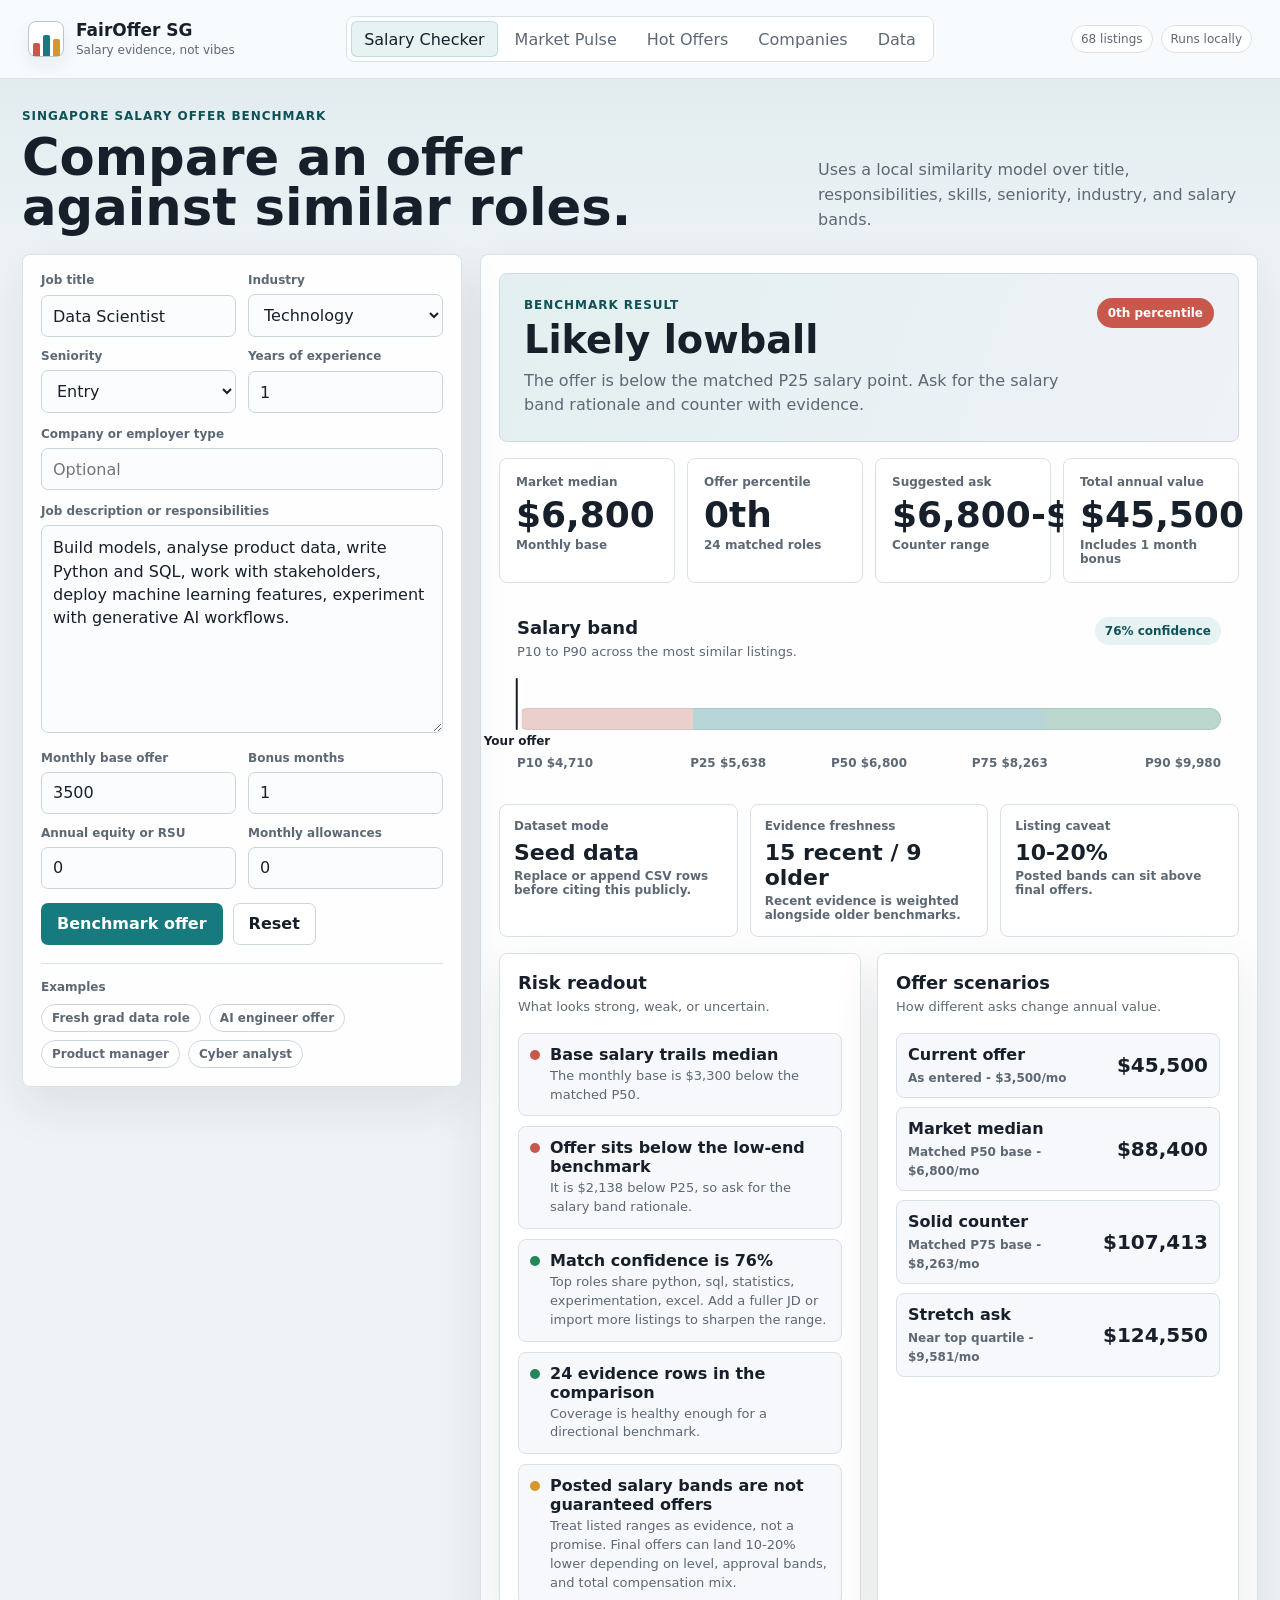
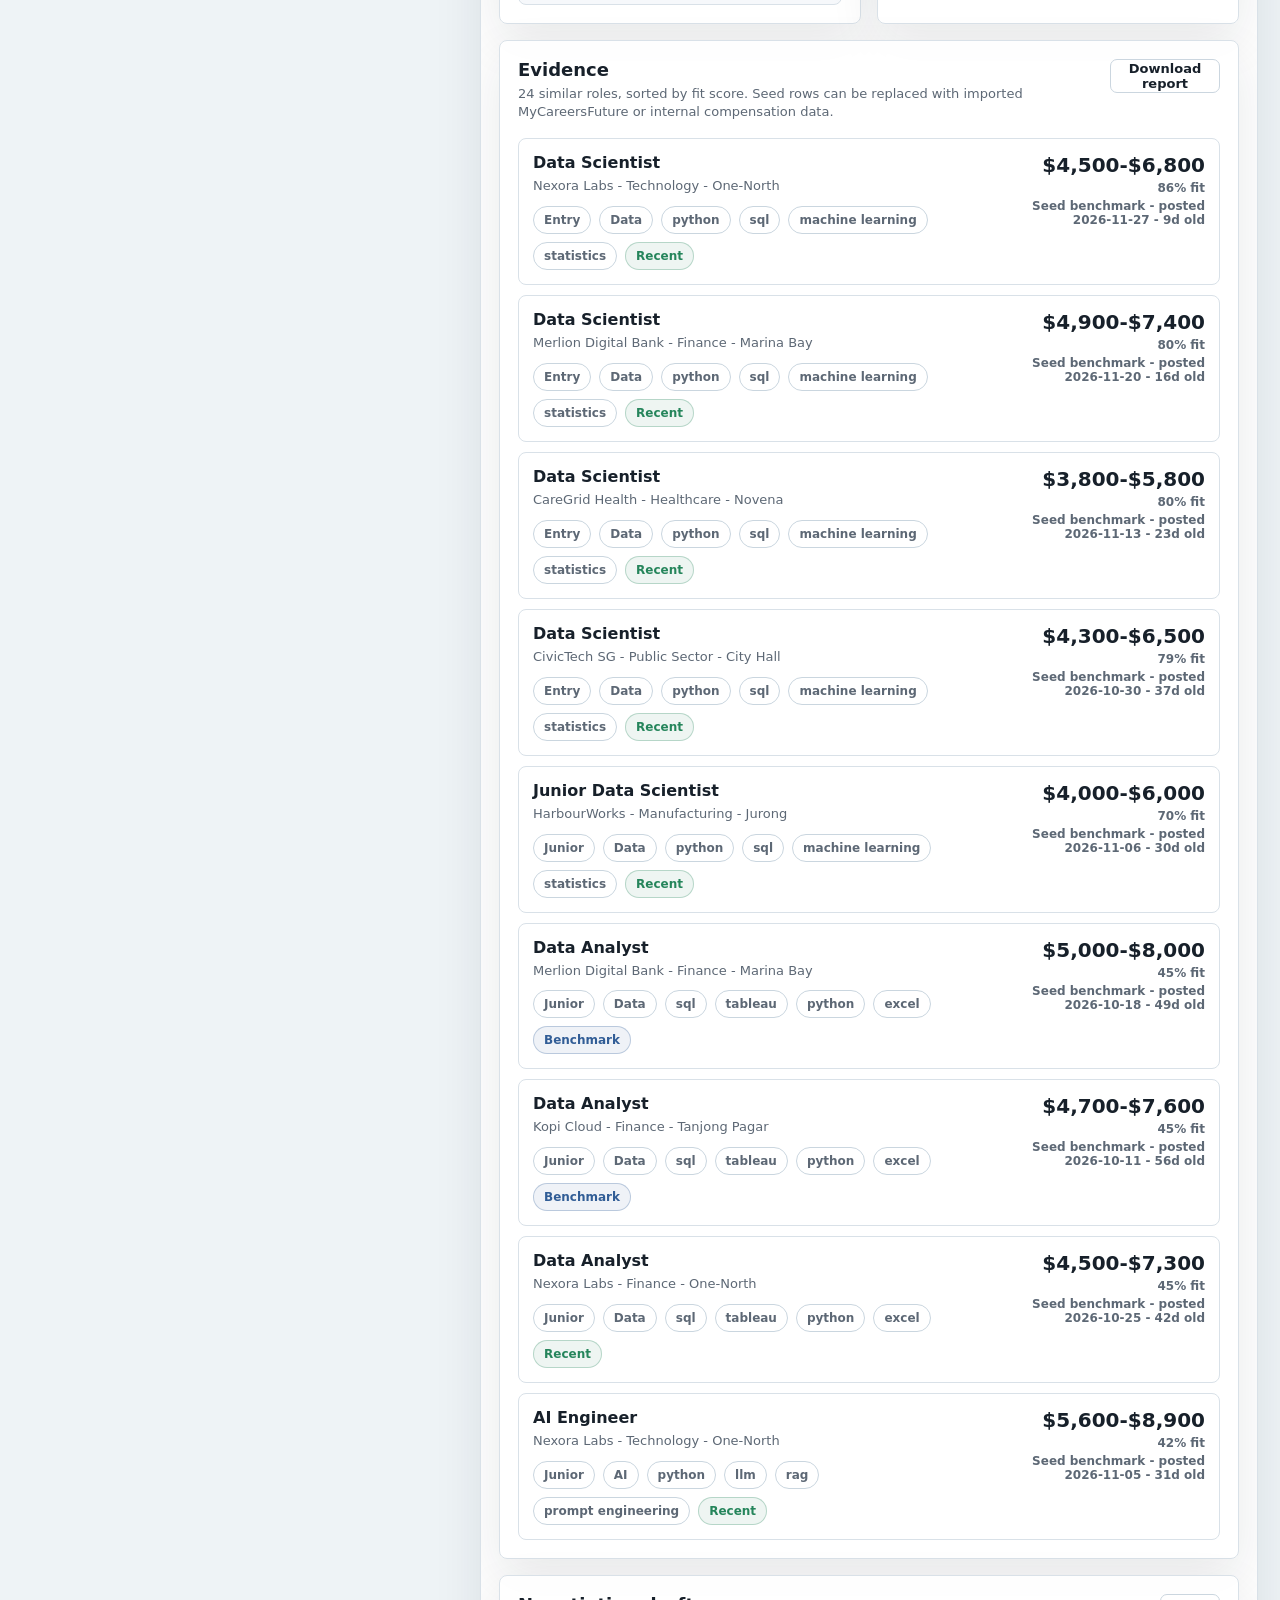
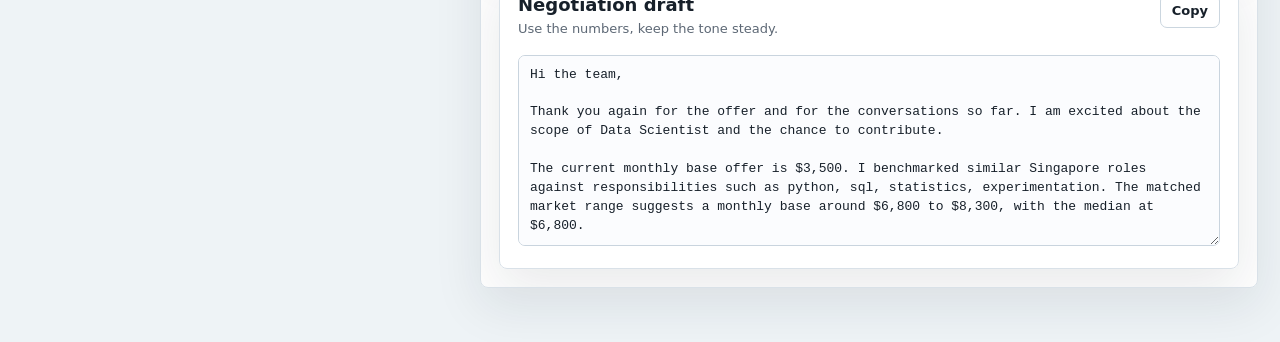
==== index.html @ c5aba2e9 "Add files via upload" ====
<!doctype html>
<html lang="en">
  <head>
    <meta charset="utf-8" />
    <meta name="viewport" content="width=device-width, initial-scale=1" />
    <title>FairOffer SG</title>
    <link rel="stylesheet" href="./styles.css" />
  </head>
  <body>
    <div class="app">
      <header class="topbar">
        <a class="brand" href="#checker" data-tab-link="checker" aria-label="FairOffer SG salary checker">
          <span class="brand-mark" aria-hidden="true">
            <span></span><span></span><span></span>
          </span>
          <span>
            <strong>FairOffer SG</strong>
            <small>Salary evidence, not vibes</small>
          </span>
        </a>
        <nav class="tabs" aria-label="Primary">
          <button class="tab is-active" data-tab="checker" type="button">Salary Checker</button>
          <button class="tab" data-tab="pulse" type="button">Market Pulse</button>
          <button class="tab" data-tab="hot" type="button">Hot Offers</button>
          <button class="tab" data-tab="companies" type="button">Companies</button>
          <button class="tab" data-tab="data" type="button">Data</button>
        </nav>
        <div class="topbar-meta">
          <span id="datasetCount">0 listings</span>
          <span>Runs locally</span>
        </div>
      </header>

      <main>
        <section class="view is-active" id="checker" aria-labelledby="checkerTitle">
          <div class="section-heading">
            <div>
              <p class="eyebrow">Singapore salary offer benchmark</p>
              <h1 id="checkerTitle">Compare an offer against similar roles.</h1>
            </div>
            <p class="section-note">
              Uses a local similarity model over title, responsibilities, skills, seniority, industry, and salary bands.
            </p>
          </div>

          <div class="workbench">
            <aside class="input-panel" aria-label="Offer inputs">
              <form id="salaryForm">
                <div class="field-grid">
                  <label>
                    <span>Job title</span>
                    <input id="jobTitle" name="jobTitle" value="Data Scientist" autocomplete="off" />
                  </label>
                  <label>
                    <span>Industry</span>
                    <select id="industry" name="industry"></select>
                  </label>
                  <label>
                    <span>Seniority</span>
                    <select id="seniority" name="seniority"></select>
                  </label>
                  <label>
                    <span>Years of experience</span>
                    <input id="years" name="years" type="number" min="0" max="40" step="0.5" value="1" />
                  </label>
                </div>

                <label>
                  <span>Company or employer type</span>
                  <input id="company" name="company" placeholder="Optional" autocomplete="off" />
                </label>

                <label>
                  <span>Job description or responsibilities</span>
                  <textarea id="description" name="description" rows="8">Build models, analyse product data, write Python and SQL, work with stakeholders, deploy machine learning features, experiment with generative AI workflows.</textarea>
                </label>

                <div class="field-grid money-grid">
                  <label>
                    <span>Monthly base offer</span>
                    <input id="offer" name="offer" type="number" min="0" step="100" value="3500" />
                  </label>
                  <label>
                    <span>Bonus months</span>
                    <input id="bonus" name="bonus" type="number" min="0" max="12" step="0.1" value="1" />
                  </label>
                  <label>
                    <span>Annual equity or RSU</span>
                    <input id="equity" name="equity" type="number" min="0" step="500" value="0" />
                  </label>
                  <label>
                    <span>Monthly allowances</span>
                    <input id="allowance" name="allowance" type="number" min="0" step="50" value="0" />
                  </label>
                </div>

                <div class="actions">
                  <button class="primary-action" type="submit">Benchmark offer</button>
                  <button class="ghost-action" id="resetForm" type="button">Reset</button>
                </div>
              </form>

              <div class="quick-start" aria-label="Example scenarios">
                <p>Examples</p>
                <div id="exampleChips" class="chip-row"></div>
              </div>
            </aside>

            <section class="results-panel" aria-live="polite">
              <div id="resultEmpty" class="empty-state">
                <div class="empty-visual" aria-hidden="true">
                  <span></span><span></span><span></span><span></span>
                </div>
                <h2>Ready when the offer lands.</h2>
                <p>Enter the role, paste the job description, add salary details, and the benchmark will show market range, percentile, risk, evidence, and a counter-offer range.</p>
              </div>

              <div id="resultContent" class="result-content" hidden>
                <div class="result-hero">
                  <div>
                    <p class="eyebrow">Benchmark result</p>
                    <h2 id="verdictTitle">Market range found</h2>
                    <p id="verdictSubtitle"></p>
                  </div>
                  <div class="verdict-pill" id="verdictPill">Analysing</div>
                </div>

                <div class="metric-grid">
                  <article class="metric-card">
                    <span>Market median</span>
                    <strong id="medianMetric">$0</strong>
                    <small id="medianNote">Monthly base</small>
                  </article>
                  <article class="metric-card">
                    <span>Offer percentile</span>
                    <strong id="percentileMetric">-</strong>
                    <small id="percentileNote">Among matched salary points</small>
                  </article>
                  <article class="metric-card">
                    <span>Suggested ask</span>
                    <strong id="askMetric">$0</strong>
                    <small id="askNote">Counter range</small>
                  </article>
                  <article class="metric-card">
                    <span>Total annual value</span>
                    <strong id="annualMetric">$0</strong>
                    <small id="annualNote">Base, bonus, equity, allowances</small>
                  </article>
                </div>

                <article class="band-panel">
                  <div class="panel-title">
                    <div>
                      <h3>Salary band</h3>
                      <p>P10 to P90 across the most similar listings.</p>
                    </div>
                    <span id="confidenceBadge">0% confidence</span>
                  </div>
                  <div class="salary-band" id="salaryBand">
                    <div class="band-fill">
                      <span class="band-zone low"></span>
                      <span class="band-zone mid"></span>
                      <span class="band-zone high"></span>
                    </div>
                    <div class="band-marker" id="offerMarker">
                      <span></span>
                      <strong>Your offer</strong>
                    </div>
                  </div>
                  <div class="band-labels">
                    <span id="p10Label">P10</span>
                    <span id="p25Label">P25</span>
                    <span id="p50Label">P50</span>
                    <span id="p75Label">P75</span>
                    <span id="p90Label">P90</span>
                  </div>
                </article>

                <div class="insight-strip" aria-label="Benchmark quality">
                  <article class="insight-card">
                    <span>Dataset mode</span>
                    <strong id="dataModeMetric">Seed data</strong>
                    <small id="dataModeNote">Import CSV rows for live precision.</small>
                  </article>
                  <article class="insight-card">
                    <span>Evidence freshness</span>
                    <strong id="freshnessMetric">0 recent</strong>
                    <small id="freshnessNote">Recent and older salary bands are separated.</small>
                  </article>
                  <article class="insight-card">
                    <span>Listing caveat</span>
                    <strong>10-20%</strong>
                    <small>Posted bands can sit above final offers.</small>
                  </article>
                </div>

                <div class="two-column">
                  <article class="analysis-card">
                    <div class="panel-title">
                      <div>
                        <h3>Risk readout</h3>
                        <p>What looks strong, weak, or uncertain.</p>
                      </div>
                    </div>
                    <div id="riskList" class="risk-list"></div>
                  </article>
                  <article class="analysis-card">
                    <div class="panel-title">
                      <div>
                        <h3>Offer scenarios</h3>
                        <p>How different asks change annual value.</p>
                      </div>
                    </div>
                    <div id="scenarioTable" class="scenario-table"></div>
                  </article>
                </div>

                <article class="analysis-card">
                  <div class="panel-title">
                    <div>
                      <h3>Evidence</h3>
                      <p id="evidenceSummary">Top matching roles and salary bands.</p>
                    </div>
                    <button class="ghost-action compact" id="downloadReport" type="button">Download report</button>
                  </div>
                  <div id="matchList" class="match-list"></div>
                </article>

                <article class="analysis-card">
                  <div class="panel-title">
                    <div>
                      <h3>Negotiation draft</h3>
                      <p>Use the numbers, keep the tone steady.</p>
                    </div>
                    <button class="ghost-action compact" id="copyDraft" type="button">Copy</button>
                  </div>
                  <textarea id="negotiationDraft" class="draft-box" rows="9"></textarea>
                </article>
              </div>
            </section>
          </div>
        </section>

        <section class="view" id="pulse" aria-labelledby="pulseTitle">
          <div class="section-heading">
            <div>
              <p class="eyebrow">Market pulse</p>
              <h1 id="pulseTitle">Where salary bands are moving.</h1>
            </div>
            <div class="segmented" role="group" aria-label="Time window">
              <button class="is-active" data-window="90" type="button">90d</button>
              <button data-window="180" type="button">180d</button>
              <button data-window="365" type="button">365d</button>
            </div>
          </div>

          <div class="dashboard-grid">
            <article class="dashboard-panel wide">
              <div class="panel-title">
                <div>
                  <h3>Median monthly salary by industry</h3>
                  <p>Based on the active dataset loaded in this browser.</p>
                </div>
              </div>
              <div id="industryChart" class="bar-chart"></div>
            </article>
            <article class="dashboard-panel">
              <div class="panel-title">
                <div>
                  <h3>Seniority ladder</h3>
                  <p>P50 midpoint by level.</p>
                </div>
              </div>
              <div id="seniorityChart" class="ladder-chart"></div>
            </article>
            <article class="dashboard-panel">
              <div class="panel-title">
                <div>
                  <h3>Role demand</h3>
                  <p>Most represented titles.</p>
                </div>
              </div>
              <div id="roleChart" class="role-cloud"></div>
            </article>
          </div>
        </section>

        <section class="view" id="hot" aria-labelledby="hotTitle">
          <div class="section-heading">
            <div>
              <p class="eyebrow">Above-market watchlist</p>
              <h1 id="hotTitle">Find the roles paying above their peers.</h1>
            </div>
            <div class="hot-controls" aria-label="Hot offer filters">
              <label>
                <span>Industry</span>
                <select id="hotIndustryFilter"></select>
              </label>
              <label>
                <span>Seniority</span>
                <select id="hotSeniorityFilter"></select>
              </label>
            </div>
          </div>
          <div id="hotOfferList" class="hot-list"></div>
        </section>

        <section class="view" id="companies" aria-labelledby="companiesTitle">
          <div class="section-heading">
            <div>
              <p class="eyebrow">Employer view</p>
              <h1 id="companiesTitle">Browse hiring patterns by company.</h1>
            </div>
            <label class="search-box">
              <span>Search companies</span>
              <input id="companySearch" placeholder="Type a company name" autocomplete="off" />
            </label>
          </div>
          <div id="companyGrid" class="company-grid"></div>
        </section>

        <section class="view" id="data" aria-labelledby="dataTitle">
          <div class="section-heading">
            <div>
              <p class="eyebrow">Bring your own salary data</p>
              <h1 id="dataTitle">Upgrade the benchmark with real listings.</h1>
            </div>
            <button class="ghost-action" id="downloadDataset" type="button">Download active CSV</button>
          </div>

          <div class="data-layout">
            <article class="analysis-card">
              <div class="panel-title">
                <div>
                  <h3>Import CSV</h3>
                  <p>Required columns: title, company, industry, seniority, min, max. Optional: skills, description, location, source, posted.</p>
                </div>
              </div>
              <textarea id="csvInput" class="draft-box" rows="12" spellcheck="false" placeholder="title,company,industry,seniority,min,max,skills,description"></textarea>
              <div class="actions wrap">
                <button class="primary-action" id="appendCsv" type="button">Append rows</button>
                <button class="ghost-action" id="replaceCsv" type="button">Replace seed data</button>
                <label class="file-control">
                  <input id="csvFile" type="file" accept=".csv,text/csv" />
                  Upload CSV
                </label>
              </div>
              <p id="importStatus" class="status-line"></p>
            </article>

            <article class="analysis-card">
              <div class="panel-title">
                <div>
                  <h3>Dataset health</h3>
                  <p>Coverage checks before you trust the result.</p>
                </div>
              </div>
              <div id="dataHealth" class="data-health"></div>
            </article>
          </div>
        </section>
      </main>
    </div>

    <template id="matchTemplate">
      <article class="match-card">
        <div>
          <h4></h4>
          <p></p>
          <div class="tag-row"></div>
        </div>
        <div class="match-pay">
          <strong></strong>
          <span></span>
          <small></small>
        </div>
      </article>
    </template>

    <script src="./app.js?v=20260703b"></script>
  </body>
</html>
---- styles.css ----
:root {
  --ink: #17202a;
  --muted: #5d6875;
  --line: #d9e1e8;
  --surface: #ffffff;
  --surface-soft: #f6f8fb;
  --field: #fbfcfe;
  --teal: #167a7f;
  --teal-dark: #0e5258;
  --blue: #315d96;
  --gold: #d6962b;
  --red: #c8584b;
  --green: #25855b;
  --violet: #7157a5;
  --shadow: 0 18px 50px rgba(23, 32, 42, 0.09);
  font-family: Inter, ui-sans-serif, system-ui, -apple-system, BlinkMacSystemFont, "Segoe UI", sans-serif;
}

* {
  box-sizing: border-box;
}

[hidden] {
  display: none !important;
}

html {
  scroll-behavior: smooth;
}

body {
  margin: 0;
  color: var(--ink);
  background:
    linear-gradient(180deg, rgba(22, 122, 127, 0.08), rgba(22, 122, 127, 0) 280px),
    #eef3f6;
}

button,
input,
textarea,
select {
  font: inherit;
}

button {
  cursor: pointer;
}

.app {
  min-height: 100vh;
}

.topbar {
  position: sticky;
  top: 0;
  z-index: 20;
  display: grid;
  grid-template-columns: minmax(210px, 1fr) auto minmax(210px, 1fr);
  align-items: center;
  gap: 18px;
  padding: 16px 28px;
  border-bottom: 1px solid rgba(217, 225, 232, 0.85);
  background: rgba(250, 252, 254, 0.92);
  backdrop-filter: blur(18px);
}

.brand {
  display: inline-flex;
  align-items: center;
  gap: 12px;
  color: inherit;
  text-decoration: none;
  min-width: 0;
}

.brand strong,
.brand small {
  display: block;
}

.brand strong {
  font-size: 17px;
  line-height: 1.15;
}

.brand small {
  margin-top: 2px;
  color: var(--muted);
  font-size: 12px;
}

.brand-mark {
  display: grid;
  grid-template-columns: repeat(3, 7px);
  align-items: end;
  justify-content: center;
  gap: 3px;
  width: 36px;
  height: 36px;
  border: 1px solid #b7c6d2;
  border-radius: 8px;
  background: #ffffff;
  box-shadow: 0 8px 20px rgba(23, 32, 42, 0.07);
}

.brand-mark span {
  display: block;
  width: 7px;
  border-radius: 2px 2px 0 0;
}

.brand-mark span:nth-child(1) {
  height: 13px;
  background: var(--red);
}

.brand-mark span:nth-child(2) {
  height: 21px;
  background: var(--teal);
}

.brand-mark span:nth-child(3) {
  height: 17px;
  background: var(--gold);
}

.tabs {
  display: flex;
  align-items: center;
  justify-content: center;
  gap: 4px;
  padding: 4px;
  border: 1px solid var(--line);
  border-radius: 8px;
  background: var(--surface);
}

.tab,
.segmented button {
  min-height: 36px;
  border: 0;
  border-radius: 6px;
  padding: 0 13px;
  color: var(--muted);
  background: transparent;
  white-space: nowrap;
}

.tab.is-active,
.segmented button.is-active {
  color: var(--ink);
  background: #e7f2f2;
  box-shadow: inset 0 0 0 1px rgba(22, 122, 127, 0.18);
}

.topbar-meta {
  display: flex;
  justify-content: flex-end;
  align-items: center;
  gap: 8px;
  color: var(--muted);
  font-size: 12px;
}

.topbar-meta span {
  padding: 6px 9px;
  border: 1px solid var(--line);
  border-radius: 999px;
  background: var(--surface);
}

main {
  width: min(1460px, calc(100% - 44px));
  margin: 0 auto;
  padding: 30px 0 54px;
}

.view {
  display: none;
}

.view.is-active {
  display: block;
}

.section-heading {
  display: flex;
  align-items: end;
  justify-content: space-between;
  gap: 22px;
  margin-bottom: 22px;
}

.section-heading h1,
.result-hero h2 {
  margin: 0;
  font-size: clamp(30px, 4vw, 56px);
  line-height: 0.98;
  letter-spacing: 0;
}

.section-heading h1 {
  max-width: 720px;
}

.eyebrow {
  margin: 0 0 9px;
  color: var(--teal-dark);
  font-size: 12px;
  font-weight: 800;
  letter-spacing: 0.08em;
  text-transform: uppercase;
}

.section-note {
  max-width: 440px;
  margin: 0;
  color: var(--muted);
  line-height: 1.55;
}

.workbench {
  display: grid;
  grid-template-columns: minmax(330px, 440px) minmax(0, 1fr);
  gap: 18px;
  align-items: start;
}

.input-panel,
.results-panel,
.analysis-card,
.dashboard-panel {
  border: 1px solid var(--line);
  border-radius: 8px;
  background: rgba(255, 255, 255, 0.92);
  box-shadow: var(--shadow);
}

.input-panel {
  position: sticky;
  top: 84px;
  padding: 18px;
}

form {
  display: grid;
  gap: 14px;
}

label {
  display: grid;
  gap: 7px;
}

label span,
.quick-start p,
.search-box span {
  color: var(--muted);
  font-size: 12px;
  font-weight: 750;
}

input,
textarea,
select {
  width: 100%;
  min-height: 42px;
  border: 1px solid #c9d4de;
  border-radius: 7px;
  padding: 10px 11px;
  color: var(--ink);
  background: var(--field);
  outline: none;
}

textarea {
  resize: vertical;
  line-height: 1.45;
}

input:focus,
textarea:focus,
select:focus {
  border-color: var(--teal);
  box-shadow: 0 0 0 3px rgba(22, 122, 127, 0.14);
}

.field-grid {
  display: grid;
  grid-template-columns: repeat(2, minmax(0, 1fr));
  gap: 12px;
}

.money-grid {
  padding-top: 4px;
}

.actions {
  display: flex;
  gap: 10px;
  align-items: center;
}

.actions.wrap {
  flex-wrap: wrap;
}

.primary-action,
.ghost-action,
.file-control {
  display: inline-flex;
  align-items: center;
  justify-content: center;
  min-height: 42px;
  border-radius: 7px;
  padding: 0 15px;
  border: 1px solid transparent;
  font-weight: 800;
}

.primary-action {
  color: #ffffff;
  background: var(--teal);
}

.primary-action:hover {
  background: var(--teal-dark);
}

.ghost-action,
.file-control {
  color: var(--ink);
  background: #ffffff;
  border-color: #cbd6df;
}

.ghost-action:hover,
.file-control:hover {
  border-color: var(--teal);
  color: var(--teal-dark);
}

.compact {
  min-height: 34px;
  padding: 0 11px;
  font-size: 13px;
}

.file-control {
  position: relative;
  overflow: hidden;
}

.file-control input {
  position: absolute;
  inset: 0;
  opacity: 0;
  cursor: pointer;
}

.quick-start {
  margin-top: 18px;
  padding-top: 16px;
  border-top: 1px solid var(--line);
}

.quick-start p {
  margin: 0 0 10px;
}

.chip-row,
.tag-row {
  display: flex;
  flex-wrap: wrap;
  gap: 8px;
}

.chip,
.tag {
  display: inline-flex;
  align-items: center;
  min-height: 28px;
  border: 1px solid #cad6df;
  border-radius: 999px;
  padding: 0 10px;
  color: var(--muted);
  background: #ffffff;
  font-size: 12px;
  font-weight: 750;
}

.tag.recent {
  color: var(--green);
  border-color: rgba(37, 133, 91, 0.28);
  background: rgba(37, 133, 91, 0.08);
}

.tag.benchmark {
  color: var(--blue);
  border-color: rgba(49, 93, 150, 0.28);
  background: rgba(49, 93, 150, 0.08);
}

.tag.historical {
  color: var(--muted);
  border-color: #d4dde5;
  background: #f4f6f8;
}

button.chip:hover {
  color: var(--teal-dark);
  border-color: var(--teal);
}

.results-panel {
  min-height: 720px;
  overflow: hidden;
}

.empty-state {
  display: grid;
  place-items: center;
  align-content: center;
  min-height: 720px;
  padding: 34px;
  text-align: center;
}

.empty-state h2 {
  margin: 22px 0 8px;
  font-size: 32px;
}

.empty-state p {
  max-width: 580px;
  margin: 0 auto;
  color: var(--muted);
  line-height: 1.55;
}

.empty-visual {
  display: flex;
  align-items: end;
  justify-content: center;
  gap: 10px;
  width: 170px;
  height: 120px;
  border: 1px solid var(--line);
  border-radius: 8px;
  background:
    linear-gradient(90deg, rgba(217, 225, 232, 0.75) 1px, transparent 1px),
    linear-gradient(180deg, rgba(217, 225, 232, 0.75) 1px, transparent 1px),
    #ffffff;
  background-size: 32px 32px;
}

.empty-visual span {
  width: 20px;
  border-radius: 3px 3px 0 0;
}

.empty-visual span:nth-child(1) {
  height: 34px;
  background: var(--red);
}

.empty-visual span:nth-child(2) {
  height: 72px;
  background: var(--teal);
}

.empty-visual span:nth-child(3) {
  height: 54px;
  background: var(--gold);
}

.empty-visual span:nth-child(4) {
  height: 88px;
  background: var(--blue);
}

.result-content {
  display: grid;
  gap: 16px;
  padding: 18px;
}

.result-hero {
  display: flex;
  justify-content: space-between;
  gap: 16px;
  padding: 24px;
  border: 1px solid #cfdae3;
  border-radius: 8px;
  background:
    linear-gradient(110deg, rgba(22, 122, 127, 0.12), rgba(49, 93, 150, 0.08)),
    #ffffff;
}

.result-hero h2 {
  font-size: clamp(28px, 3vw, 44px);
}

.result-hero p:last-child {
  max-width: 760px;
  margin: 10px 0 0;
  color: var(--muted);
  line-height: 1.5;
}

.verdict-pill {
  align-self: flex-start;
  border-radius: 999px;
  padding: 8px 11px;
  color: #ffffff;
  background: var(--teal);
  font-size: 12px;
  font-weight: 900;
  white-space: nowrap;
}

.verdict-pill.low {
  background: var(--red);
}

.verdict-pill.watch {
  background: var(--gold);
  color: #231a08;
}

.verdict-pill.good {
  background: var(--green);
}

.metric-grid {
  display: grid;
  grid-template-columns: repeat(4, minmax(0, 1fr));
  gap: 12px;
}

.metric-card {
  padding: 16px;
  border: 1px solid var(--line);
  border-radius: 8px;
  background: var(--surface);
}

.metric-card span,
.metric-card small {
  display: block;
  color: var(--muted);
  font-size: 12px;
  font-weight: 750;
}

.metric-card strong {
  display: block;
  margin: 8px 0 5px;
  font-size: clamp(24px, 3vw, 36px);
  line-height: 1;
}

.band-panel,
.analysis-card {
  padding: 18px;
}

.panel-title {
  display: flex;
  align-items: start;
  justify-content: space-between;
  gap: 16px;
  margin-bottom: 16px;
}

.panel-title h3 {
  margin: 0;
  font-size: 18px;
}

.panel-title p {
  margin: 5px 0 0;
  color: var(--muted);
  font-size: 13px;
  line-height: 1.45;
}

#confidenceBadge {
  border-radius: 999px;
  padding: 7px 10px;
  color: var(--teal-dark);
  background: #e7f2f2;
  font-size: 12px;
  font-weight: 850;
  white-space: nowrap;
}

.salary-band {
  position: relative;
  height: 78px;
  padding-top: 30px;
}

.band-fill {
  display: grid;
  grid-template-columns: 25% 50% 25%;
  height: 22px;
  border-radius: 999px;
  overflow: hidden;
  background: var(--surface-soft);
  box-shadow: inset 0 0 0 1px rgba(23, 32, 42, 0.08);
}

.band-zone.low {
  background: rgba(200, 88, 75, 0.26);
}

.band-zone.mid {
  background: rgba(22, 122, 127, 0.28);
}

.band-zone.high {
  background: rgba(37, 133, 91, 0.28);
}

.band-marker {
  --marker-left: 50%;
  position: absolute;
  left: var(--marker-left);
  top: 0;
  display: grid;
  justify-items: center;
  gap: 4px;
  transform: translateX(-50%);
  color: var(--ink);
  font-size: 12px;
  font-weight: 850;
}

.band-marker span {
  width: 2px;
  height: 52px;
  border-radius: 999px;
  background: var(--ink);
  box-shadow: 0 0 0 4px rgba(255, 255, 255, 0.88);
}

.band-labels {
  display: grid;
  grid-template-columns: repeat(5, 1fr);
  color: var(--muted);
  font-size: 12px;
  font-weight: 800;
}

.band-labels span:nth-child(1) {
  text-align: left;
}

.band-labels span {
  text-align: center;
}

.band-labels span:nth-child(5) {
  text-align: right;
}

.insight-strip {
  display: grid;
  grid-template-columns: repeat(3, minmax(0, 1fr));
  gap: 12px;
}

.insight-card {
  padding: 14px;
  border: 1px solid var(--line);
  border-radius: 8px;
  background: #ffffff;
}

.insight-card span,
.insight-card small {
  display: block;
  color: var(--muted);
  font-size: 12px;
  font-weight: 750;
}

.insight-card strong {
  display: block;
  margin: 7px 0 4px;
  font-size: 22px;
}

.two-column {
  display: grid;
  grid-template-columns: minmax(0, 1fr) minmax(0, 1fr);
  gap: 16px;
}

.risk-list {
  display: grid;
  gap: 10px;
}

.risk-item {
  display: grid;
  grid-template-columns: 10px 1fr;
  gap: 10px;
  padding: 11px;
  border: 1px solid var(--line);
  border-radius: 8px;
  background: var(--surface-soft);
}

.risk-dot {
  width: 10px;
  height: 10px;
  margin-top: 5px;
  border-radius: 50%;
  background: var(--teal);
}

.risk-dot.low {
  background: var(--red);
}

.risk-dot.watch {
  background: var(--gold);
}

.risk-dot.good {
  background: var(--green);
}

.risk-item strong,
.scenario-row strong {
  display: block;
  margin-bottom: 3px;
}

.risk-item p {
  margin: 0;
  color: var(--muted);
  font-size: 13px;
  line-height: 1.45;
}

.scenario-table {
  display: grid;
  gap: 9px;
}

.scenario-row {
  display: grid;
  grid-template-columns: minmax(0, 1fr) auto;
  gap: 10px;
  align-items: center;
  padding: 11px;
  border: 1px solid var(--line);
  border-radius: 8px;
  background: var(--surface-soft);
}

.scenario-row span,
.scenario-row small {
  color: var(--muted);
  font-size: 12px;
  font-weight: 750;
}

.scenario-row b {
  font-size: 20px;
}

.match-list {
  display: grid;
  gap: 10px;
}

.match-card {
  display: grid;
  grid-template-columns: minmax(0, 1fr) minmax(170px, 210px);
  gap: 16px;
  padding: 14px;
  border: 1px solid var(--line);
  border-radius: 8px;
  background: #ffffff;
}

.match-card h4 {
  margin: 0;
  font-size: 16px;
}

.match-card p {
  margin: 5px 0 10px;
  color: var(--muted);
  font-size: 13px;
  line-height: 1.45;
}

.match-pay {
  display: grid;
  align-content: start;
  justify-items: end;
  gap: 4px;
  text-align: right;
}

.match-pay strong {
  font-size: 20px;
}

.match-pay span,
.match-pay small {
  color: var(--muted);
  font-size: 12px;
  font-weight: 750;
}

.draft-box {
  min-height: 190px;
  font-family: ui-monospace, SFMono-Regular, Menlo, Consolas, monospace;
  font-size: 13px;
}

.segmented {
  display: flex;
  padding: 4px;
  border: 1px solid var(--line);
  border-radius: 8px;
  background: var(--surface);
}

.dashboard-grid {
  display: grid;
  grid-template-columns: minmax(0, 1.25fr) minmax(310px, 0.75fr);
  gap: 16px;
}

.dashboard-panel {
  padding: 18px;
}

.dashboard-panel.wide {
  grid-row: span 2;
}

.bar-chart,
.ladder-chart,
.role-cloud,
.data-health {
  display: grid;
  gap: 12px;
}

.bar-row {
  display: grid;
  grid-template-columns: minmax(120px, 180px) minmax(0, 1fr) 90px;
  align-items: center;
  gap: 12px;
}

.bar-row span:first-child {
  font-weight: 800;
}

.bar-track {
  height: 30px;
  border-radius: 999px;
  background: #e9eef3;
  overflow: hidden;
}

.bar-fill {
  height: 100%;
  min-width: 8px;
  border-radius: inherit;
  background: linear-gradient(90deg, var(--teal), var(--blue));
}

.bar-row span:last-child {
  color: var(--muted);
  font-size: 12px;
  font-weight: 850;
  text-align: right;
}

.ladder-item,
.health-item {
  display: flex;
  justify-content: space-between;
  gap: 14px;
  padding: 12px;
  border: 1px solid var(--line);
  border-radius: 8px;
  background: var(--surface-soft);
}

.ladder-item strong,
.health-item strong {
  display: block;
}

.ladder-item span,
.health-item span {
  color: var(--muted);
  font-size: 12px;
  font-weight: 750;
}

.role-cloud {
  display: flex;
  flex-wrap: wrap;
  align-content: flex-start;
  gap: 8px;
}

.role-cloud span {
  border: 1px solid #cbd6df;
  border-radius: 999px;
  padding: 8px 10px;
  background: #ffffff;
  font-weight: 800;
}

.hot-controls {
  display: grid;
  grid-template-columns: repeat(2, minmax(150px, 220px));
  gap: 12px;
  align-items: end;
}

.hot-list {
  display: grid;
  grid-template-columns: repeat(2, minmax(0, 1fr));
  gap: 14px;
}

.hot-card {
  display: grid;
  grid-template-columns: minmax(0, 1fr) minmax(170px, 220px);
  gap: 14px;
  padding: 16px;
  border: 1px solid var(--line);
  border-radius: 8px;
  background: #ffffff;
  box-shadow: var(--shadow);
}

.hot-card-title {
  display: flex;
  align-items: start;
  justify-content: space-between;
  gap: 12px;
}

.hot-card h3 {
  margin: 0;
  font-size: 18px;
  line-height: 1.2;
}

.hot-card p {
  margin: 7px 0 12px;
  color: var(--muted);
  font-size: 13px;
  line-height: 1.45;
}

.premium-pill {
  flex: 0 0 auto;
  border-radius: 999px;
  padding: 6px 9px;
  color: #231a08;
  background: rgba(214, 150, 43, 0.2);
  font-size: 12px;
  font-weight: 900;
}

.hot-pay {
  display: grid;
  align-content: start;
  justify-items: end;
  gap: 4px;
  text-align: right;
}

.hot-pay strong {
  font-size: 20px;
}

.hot-pay span,
.hot-pay small,
.muted-copy {
  color: var(--muted);
  font-size: 12px;
  font-weight: 750;
}

.company-grid {
  display: grid;
  grid-template-columns: repeat(3, minmax(0, 1fr));
  gap: 14px;
}

.company-card {
  display: grid;
  gap: 12px;
  padding: 16px;
  border: 1px solid var(--line);
  border-radius: 8px;
  background: var(--surface);
  box-shadow: var(--shadow);
}

.company-card h3 {
  margin: 0;
  font-size: 18px;
}

.company-card p {
  margin: 0;
  color: var(--muted);
  font-size: 13px;
  line-height: 1.45;
}

.company-stats {
  display: grid;
  grid-template-columns: repeat(2, minmax(0, 1fr));
  gap: 8px;
}

.company-stats div {
  padding: 10px;
  border-radius: 8px;
  background: var(--surface-soft);
}

.company-stats span {
  display: block;
  color: var(--muted);
  font-size: 11px;
  font-weight: 800;
}

.company-stats strong {
  display: block;
  margin-top: 4px;
  font-size: 18px;
}

.search-box {
  min-width: min(360px, 100%);
}

.data-layout {
  display: grid;
  grid-template-columns: minmax(0, 1.2fr) minmax(320px, 0.8fr);
  gap: 16px;
}

.status-line {
  min-height: 22px;
  margin: 8px 0 0;
  color: var(--muted);
  font-size: 13px;
  font-weight: 750;
}

@media (max-width: 1100px) {
  .topbar {
    grid-template-columns: 1fr;
  }

  .tabs,
  .topbar-meta {
    justify-self: start;
  }

  .workbench,
  .dashboard-grid,
  .data-layout,
  .company-grid,
  .hot-list {
    grid-template-columns: 1fr;
  }

  .input-panel {
    position: static;
  }
}

@media (max-width: 760px) {
  main {
    width: min(100% - 24px, 1460px);
    padding-top: 22px;
  }

  .topbar {
    padding: 12px;
  }

  .tabs {
    width: 100%;
    justify-content: start;
    overflow-x: auto;
  }

  .topbar-meta {
    flex-wrap: wrap;
  }

  .section-heading,
  .result-hero,
  .panel-title {
    display: grid;
    align-items: start;
  }

  .section-heading h1 {
    font-size: 34px;
  }

  .field-grid,
  .metric-grid,
  .insight-strip,
  .two-column,
  .match-card,
  .hot-card,
  .hot-controls {
    grid-template-columns: 1fr;
  }

  .match-pay,
  .hot-pay {
    justify-items: start;
    text-align: left;
  }

  .bar-row {
    grid-template-columns: 1fr;
    gap: 6px;
  }

  .bar-row span:last-child {
    text-align: left;
  }
}
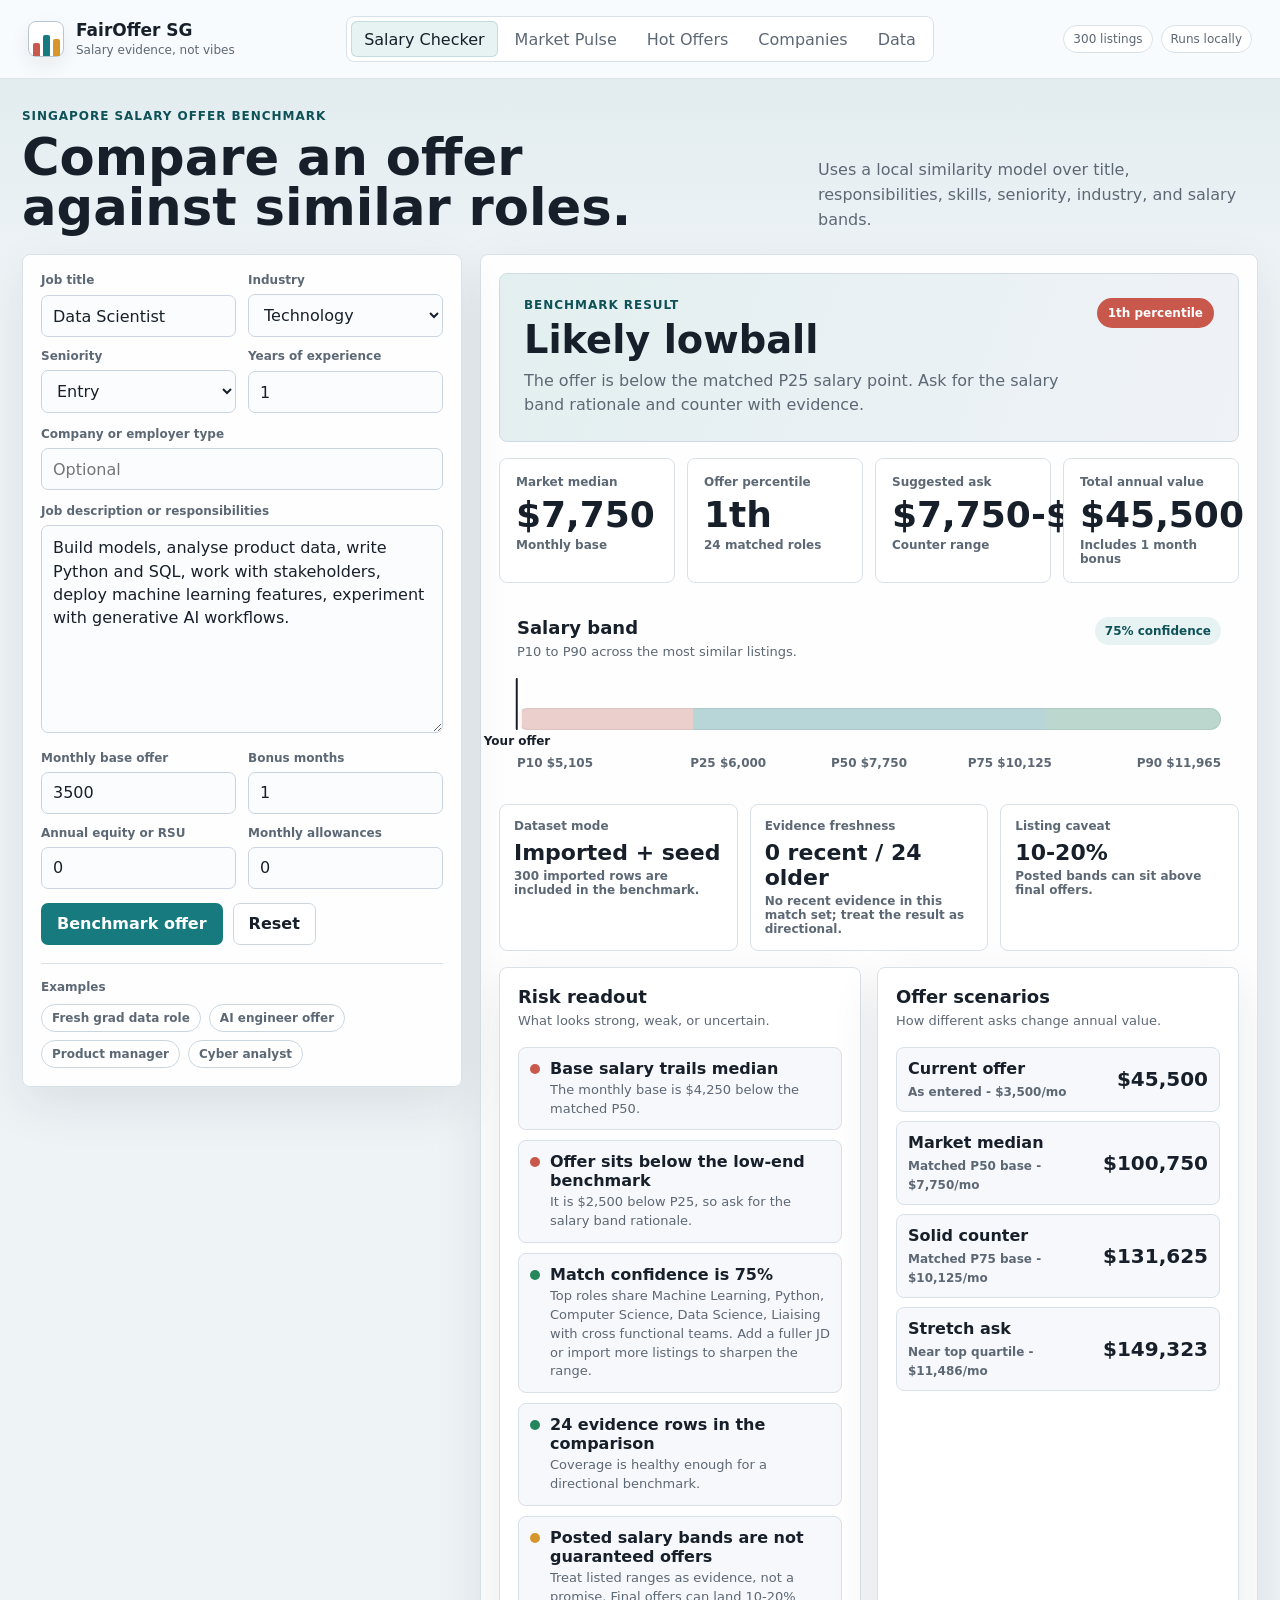
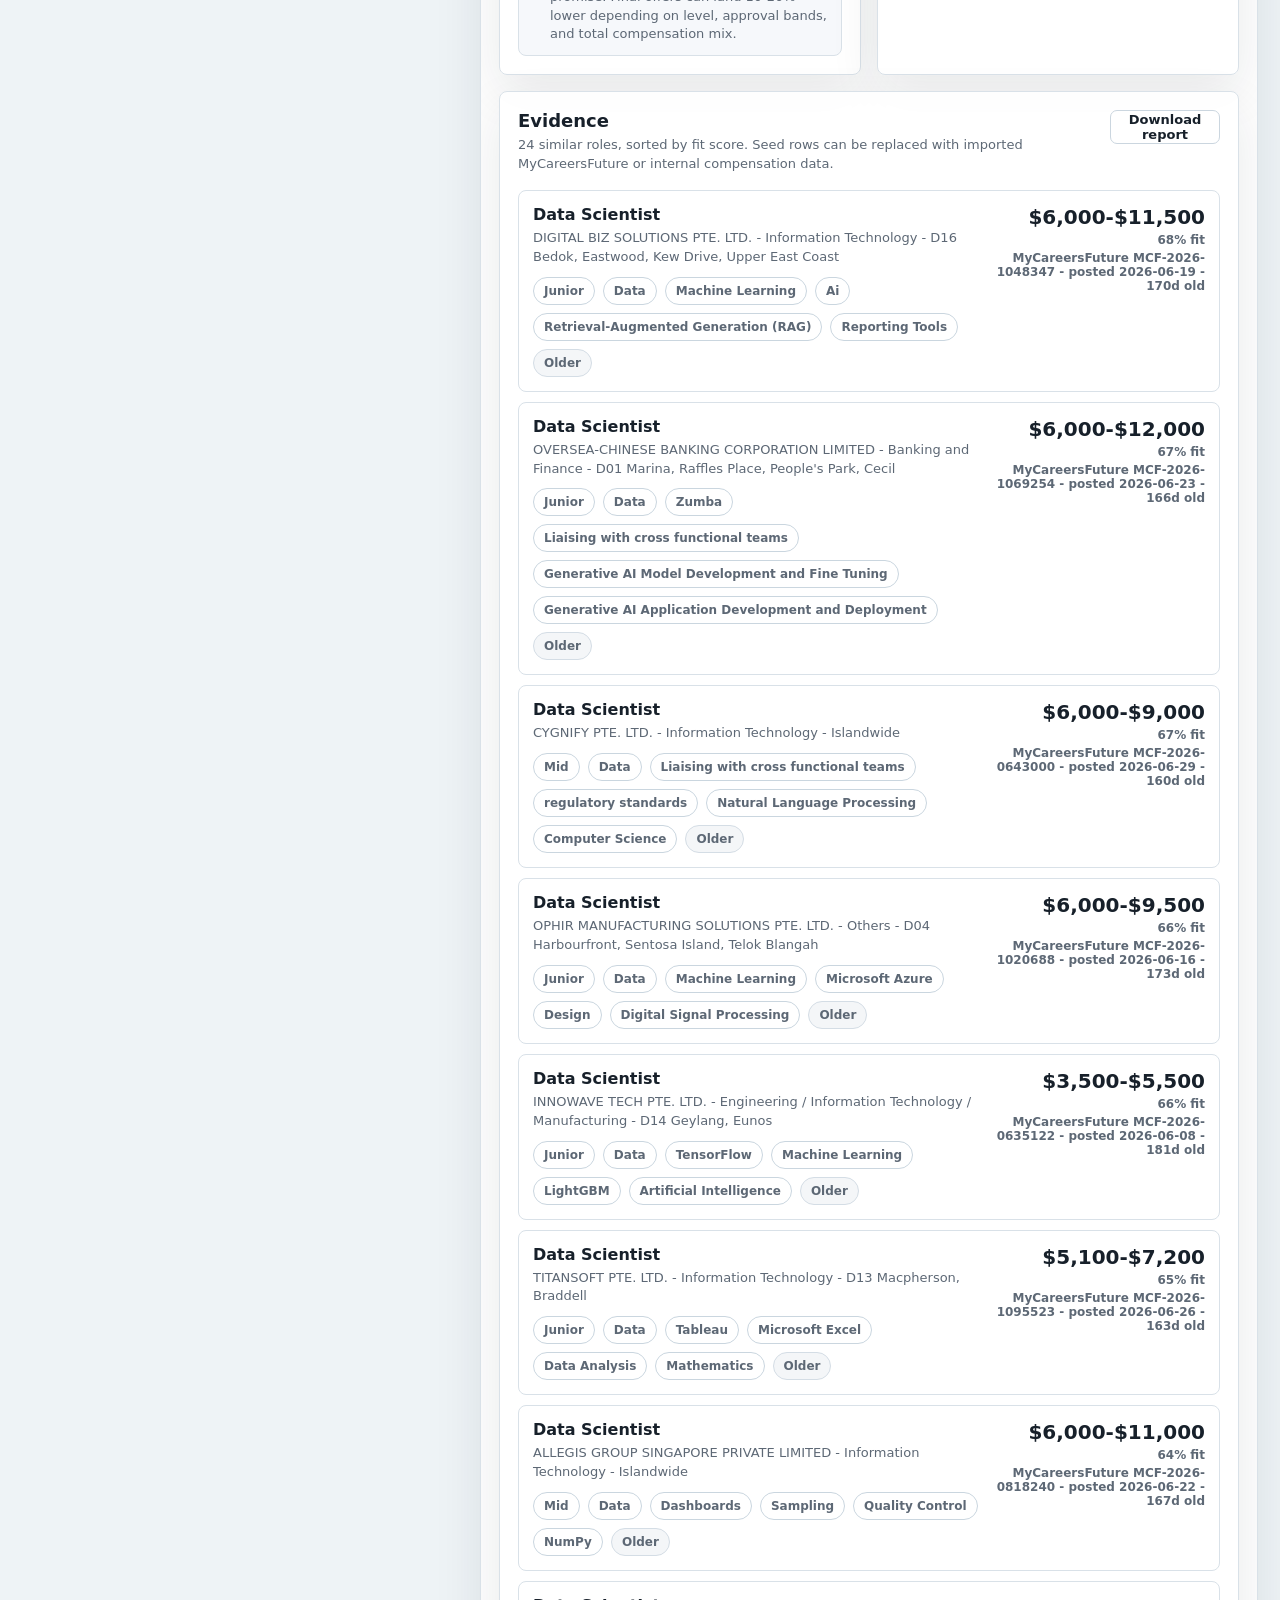
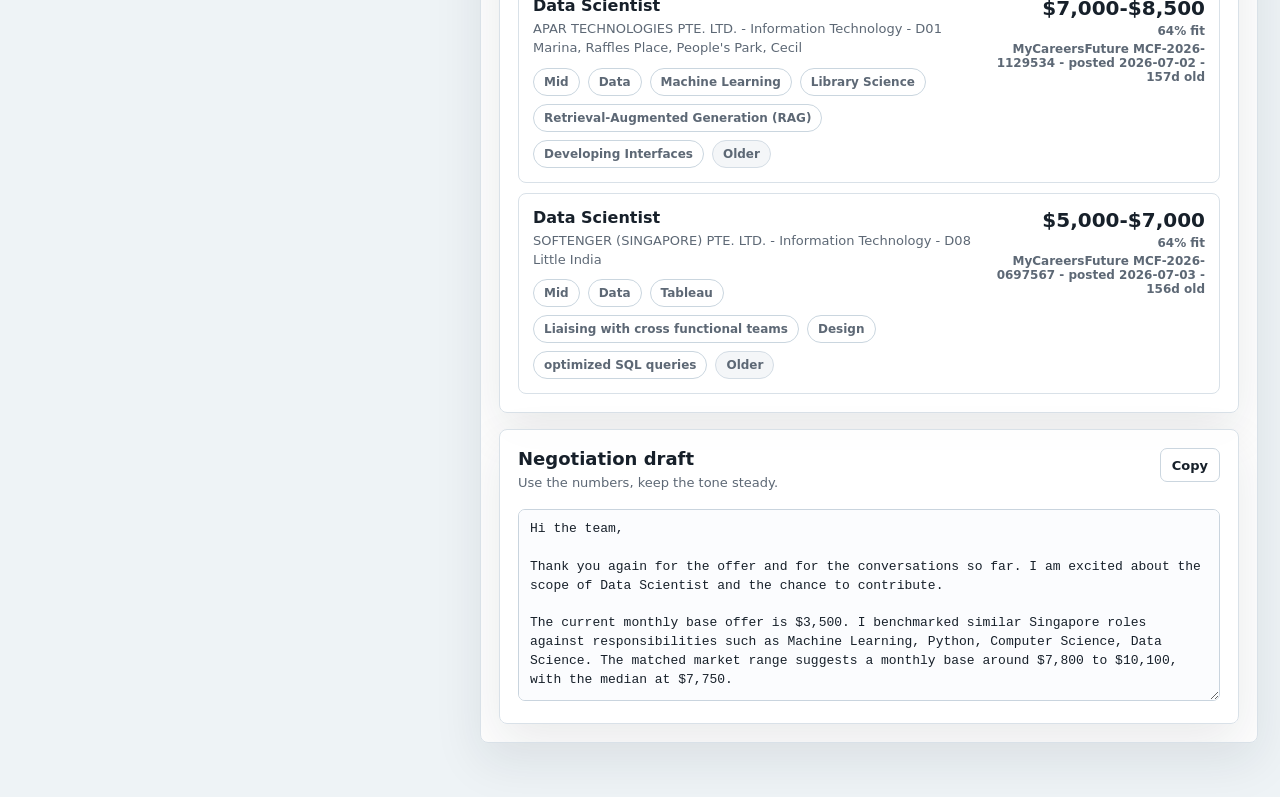
==== commit e73da718: "Add files via upload" ====
--- a/index.html
+++ b/index.html
@@ -377,6 +377,6 @@
       </article>
     </template>
 
-    <script src="./app.js?v=20260703b"></script>
+    <script src="./app.js?v=20260703c"></script>
   </body>
 </html>
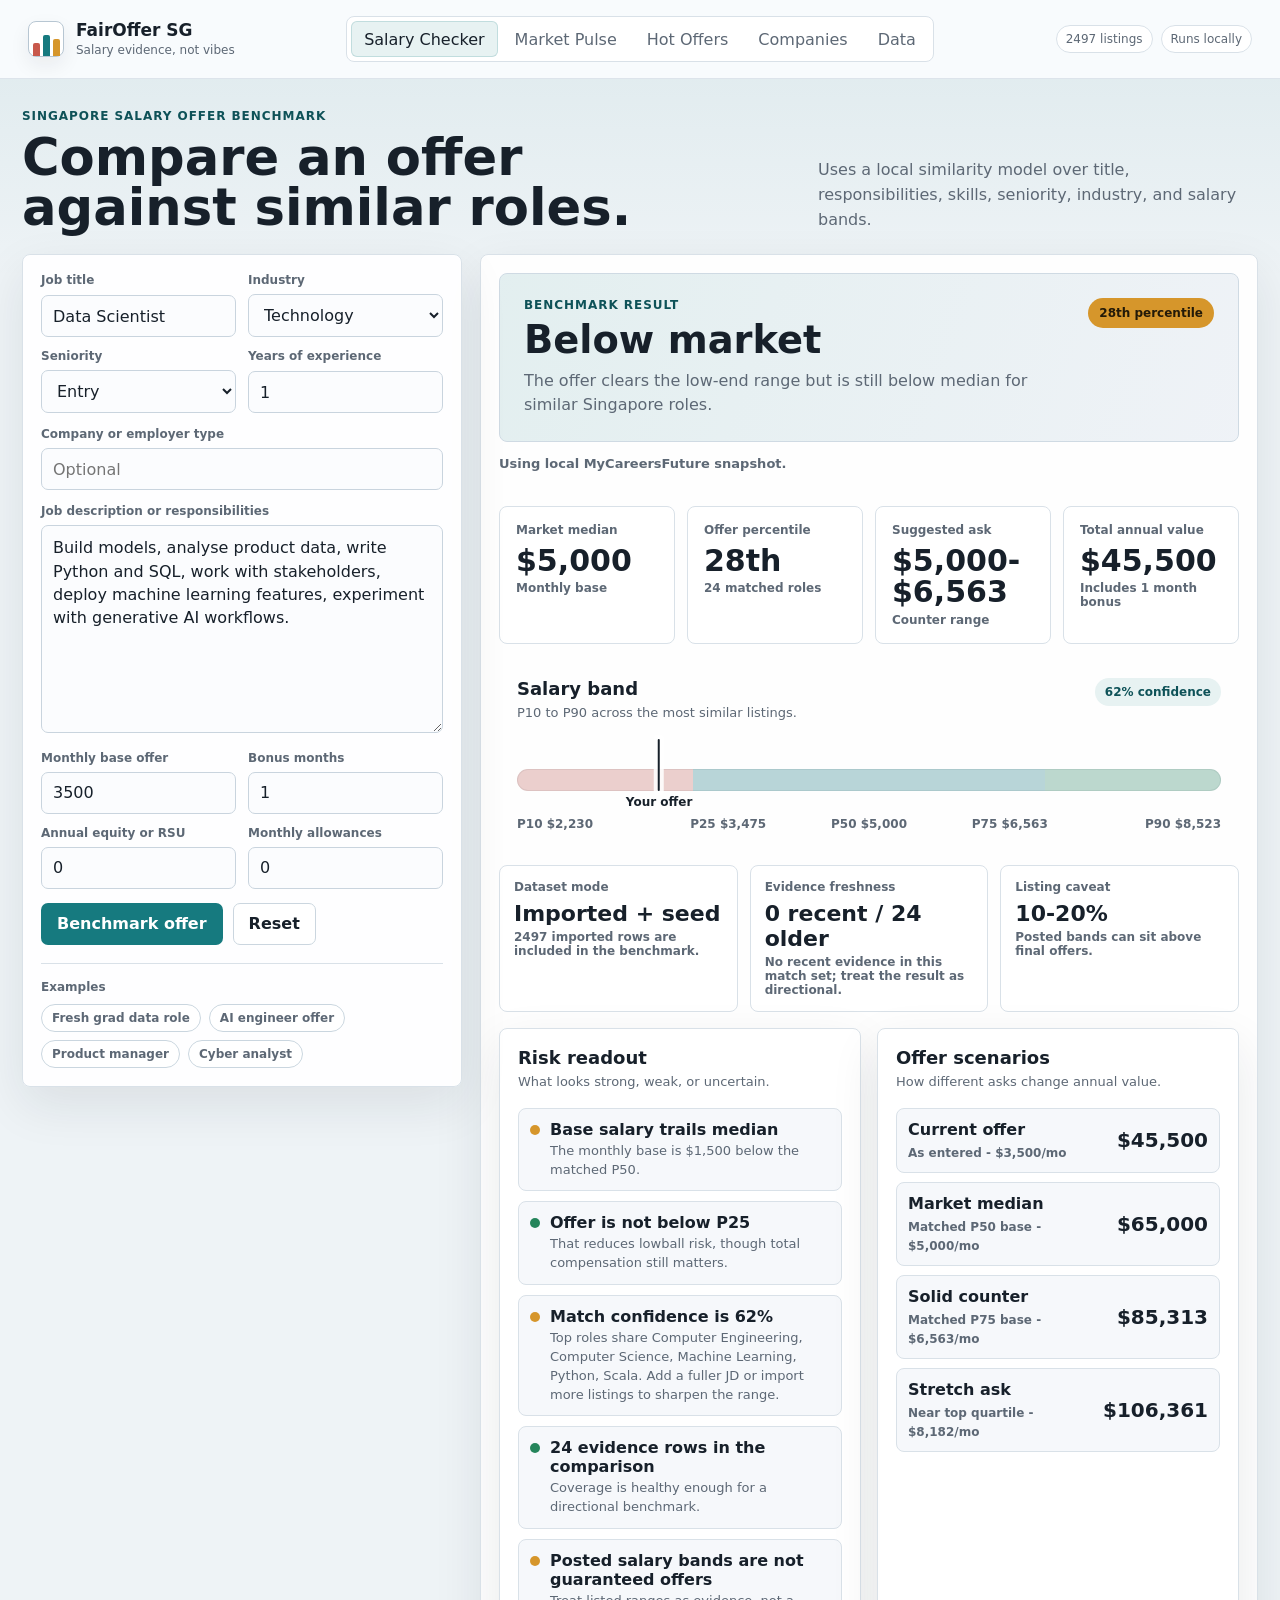
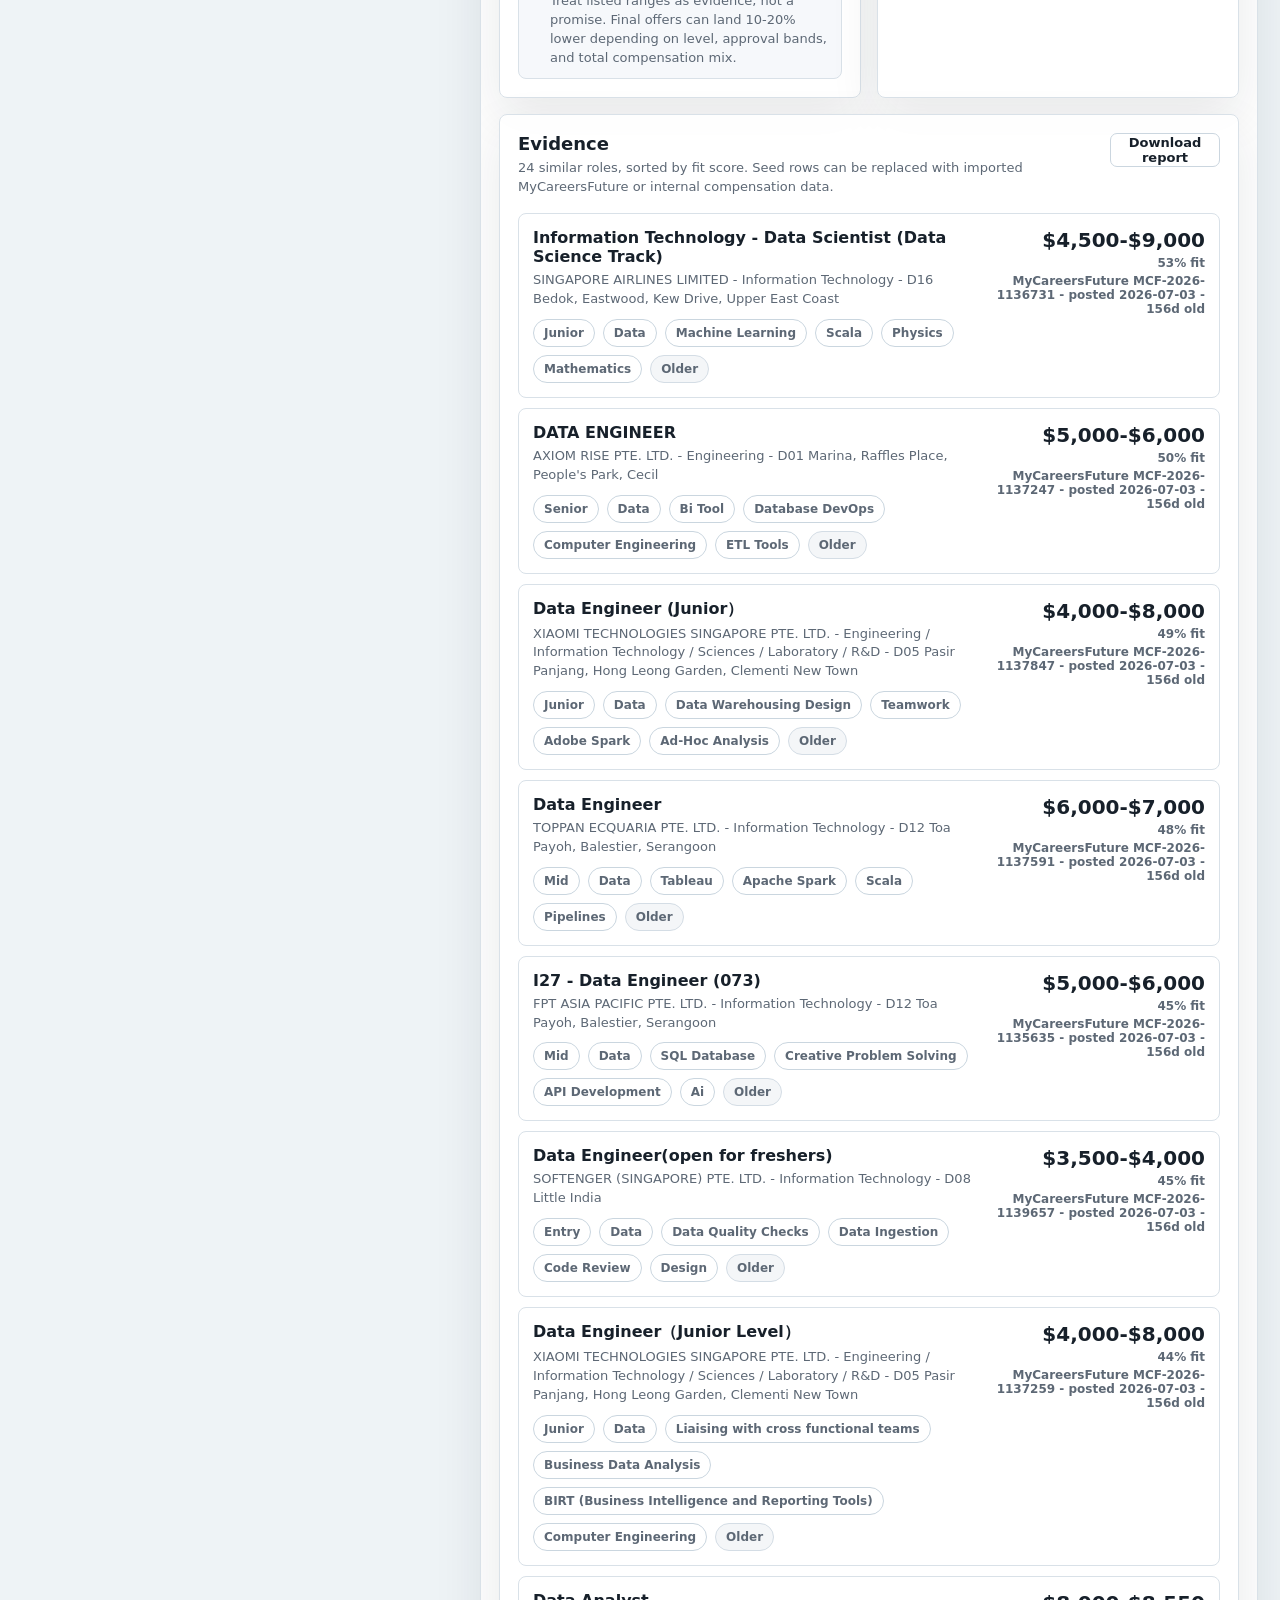
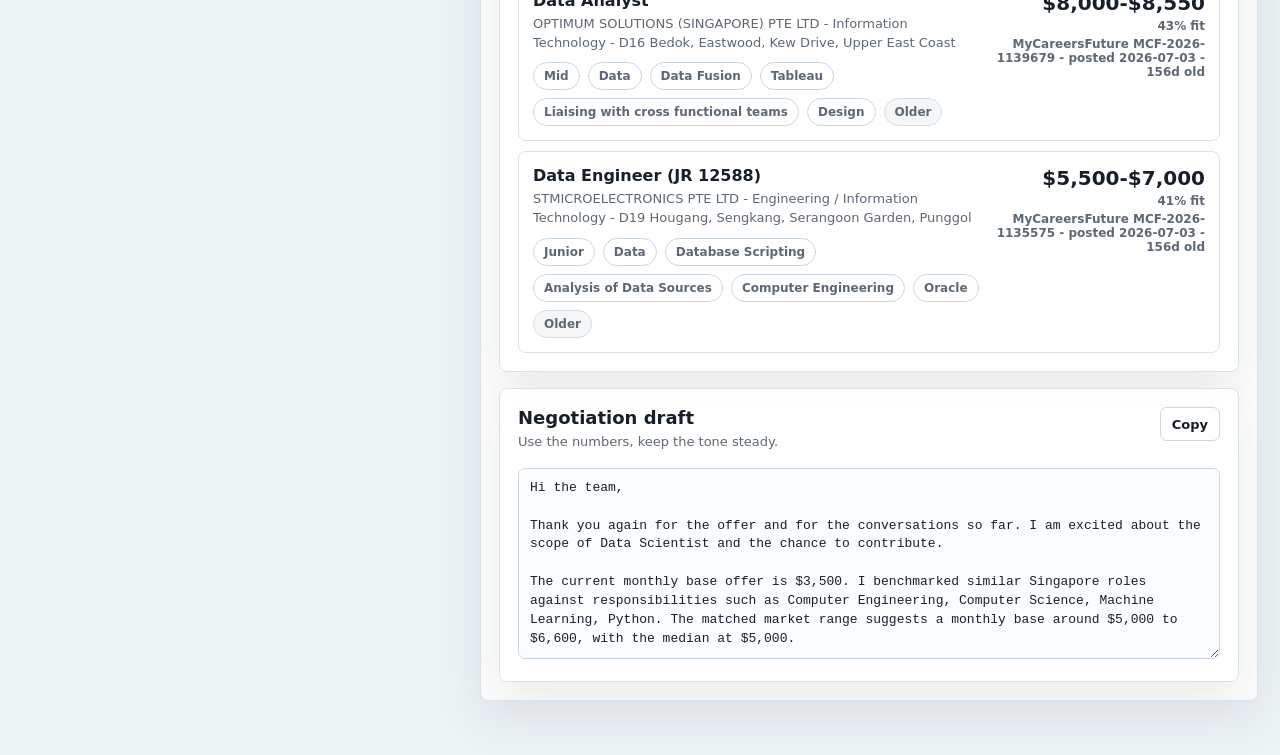
==== commit 7e6469b3: "Add files via upload" ====
--- a/index.html
+++ b/index.html
@@ -4,7 +4,10 @@
     <meta charset="utf-8" />
     <meta name="viewport" content="width=device-width, initial-scale=1" />
     <title>FairOffer SG</title>
-    <link rel="stylesheet" href="./styles.css" />
+    <link rel="stylesheet" href="./styles.css?v=20260703e" />
+    <script>
+      window.FAIROFFER_API_ENDPOINT = "";
+    </script>
   </head>
   <body>
     <div class="app">
@@ -124,6 +127,7 @@
                   </div>
                   <div class="verdict-pill" id="verdictPill">Analysing</div>
                 </div>
+                <p class="status-line live-status" id="liveStatus"></p>
 
                 <div class="metric-grid">
                   <article class="metric-card">
@@ -377,6 +381,6 @@
       </article>
     </template>
 
-    <script src="./app.js?v=20260703c"></script>
+    <script src="./app.js?v=20260703e"></script>
   </body>
 </html>
--- a/styles.css
+++ b/styles.css
@@ -540,6 +540,7 @@
 }
 
 .metric-card {
+  min-width: 0;
   padding: 16px;
   border: 1px solid var(--line);
   border-radius: 8px;
@@ -557,8 +558,10 @@
 .metric-card strong {
   display: block;
   margin: 8px 0 5px;
-  font-size: clamp(24px, 3vw, 36px);
-  line-height: 1;
+  max-width: 100%;
+  font-size: 30px;
+  line-height: 1.05;
+  overflow-wrap: anywhere;
 }
 
 .band-panel,
@@ -1069,6 +1072,10 @@
   color: var(--muted);
   font-size: 13px;
   font-weight: 750;
+}
+
+.live-status {
+  margin: -2px 0 12px;
 }
 
 @media (max-width: 1100px) {
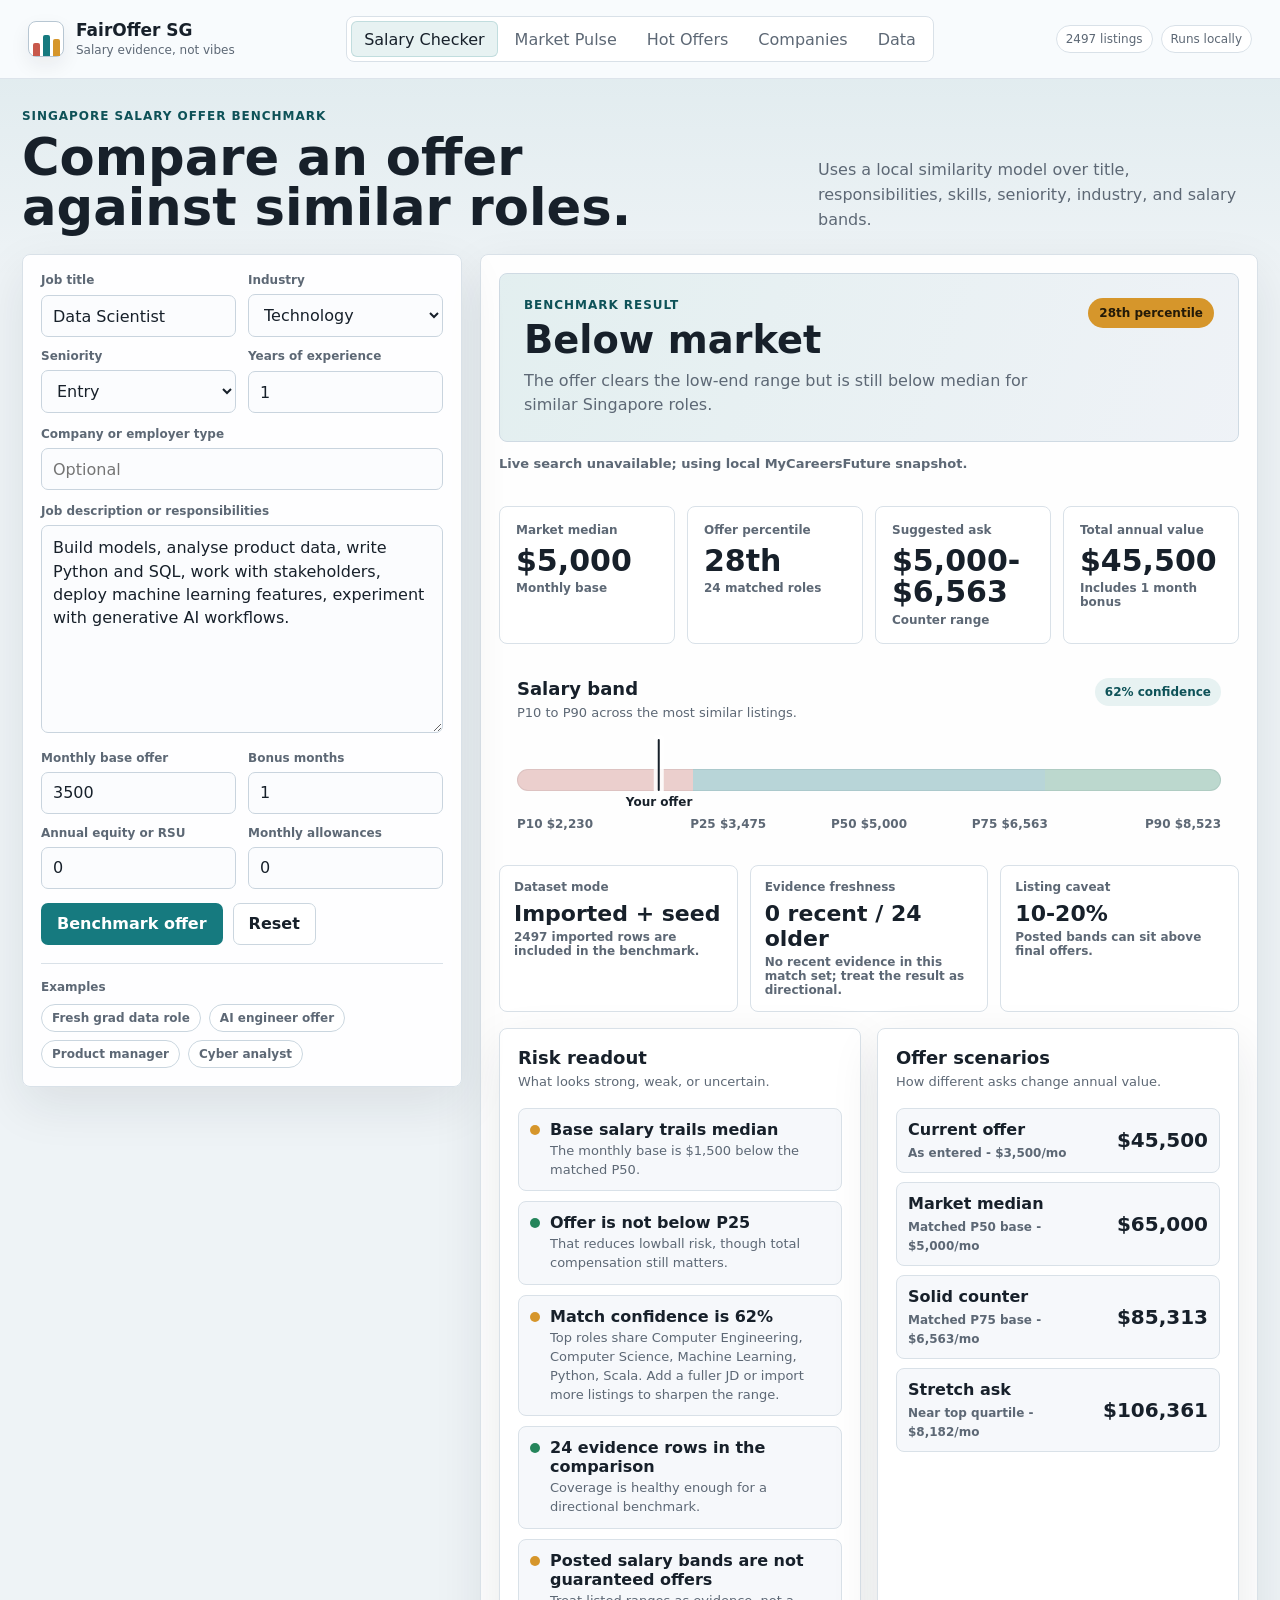
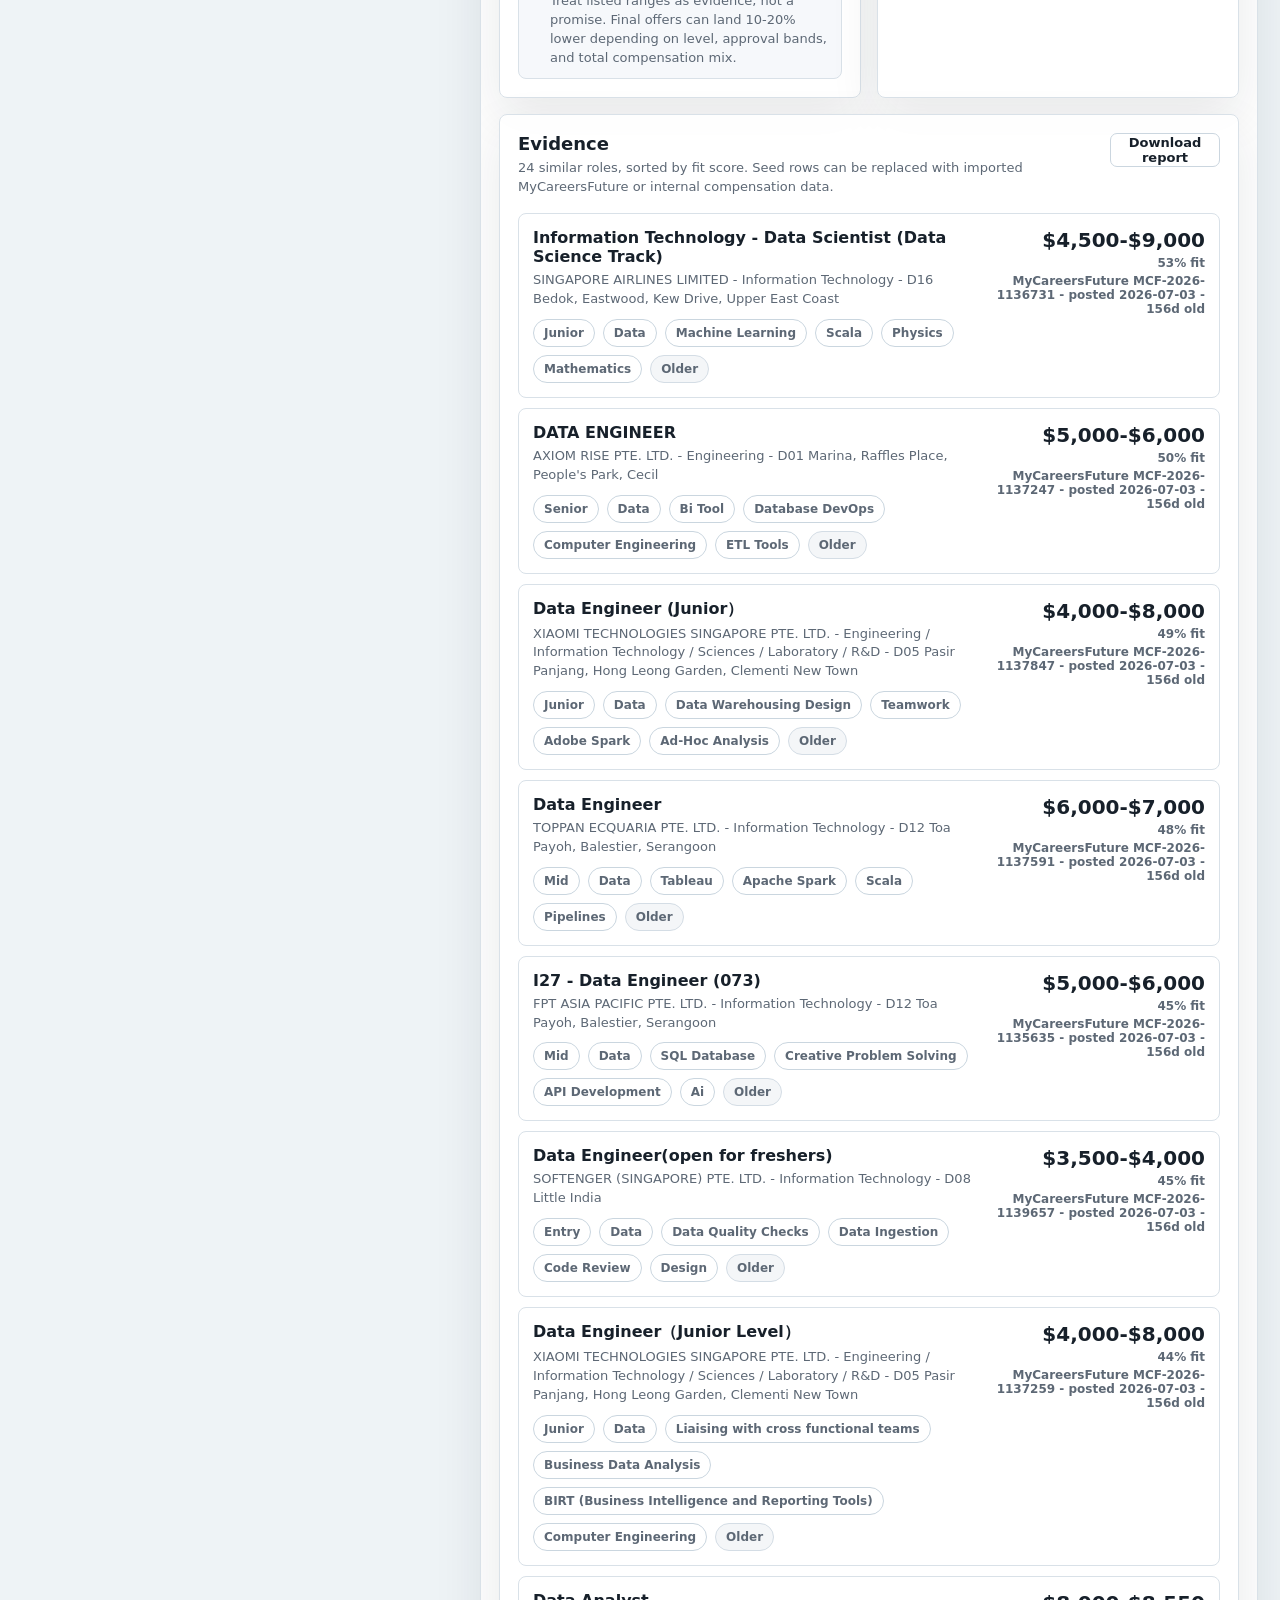
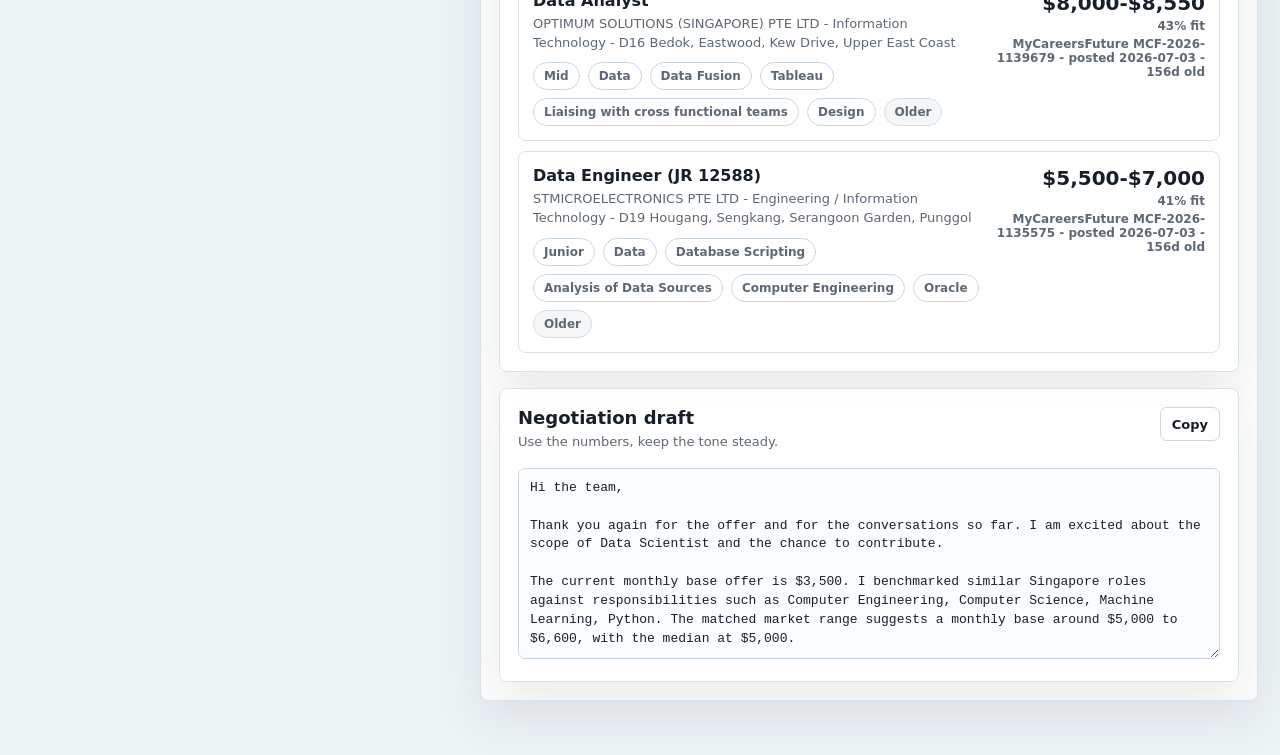
==== commit 091e3ad6: "Add files via upload" ====
--- a/index.html
+++ b/index.html
@@ -6,7 +6,7 @@
     <title>FairOffer SG</title>
     <link rel="stylesheet" href="./styles.css?v=20260703e" />
     <script>
-      window.FAIROFFER_API_ENDPOINT = "";
+      window.FAIROFFER_API_ENDPOINT = "https://fairoffer-mcf-api.mentalboy2000.workers.dev/";
     </script>
   </head>
   <body>
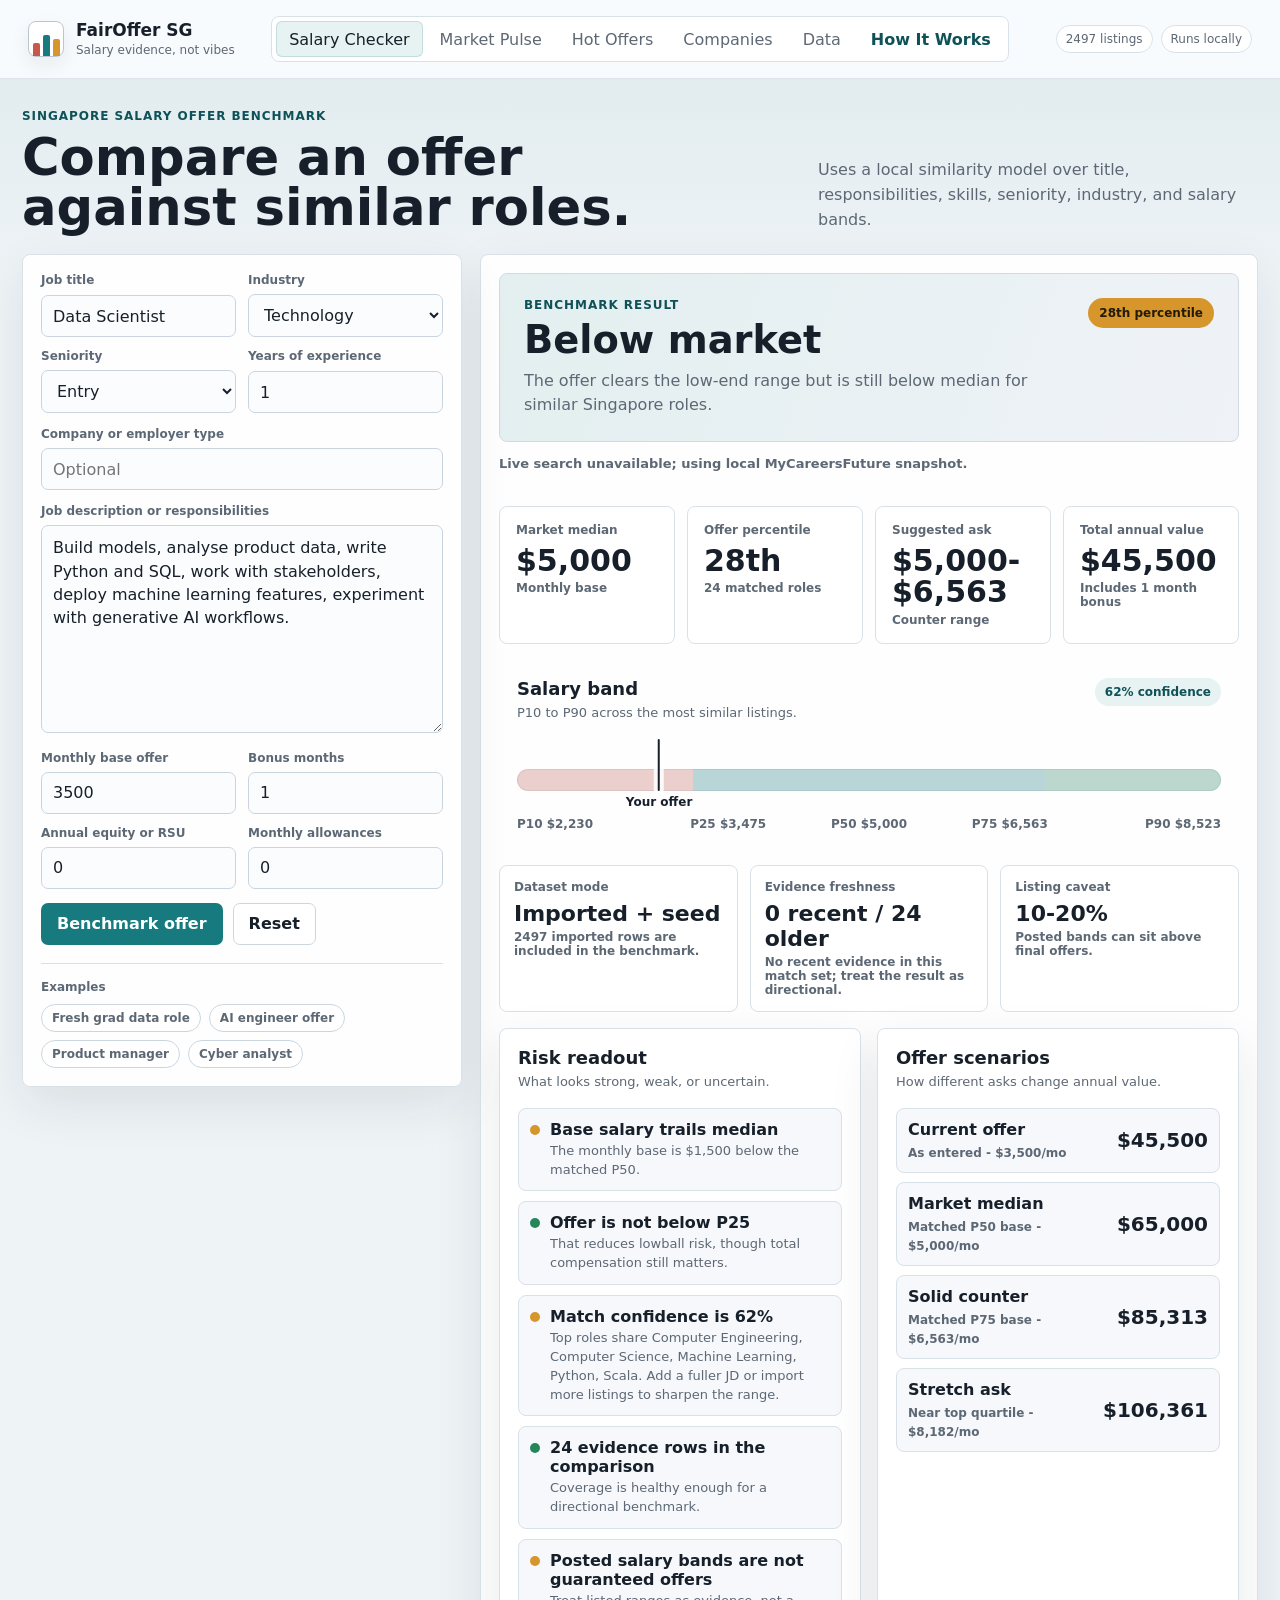
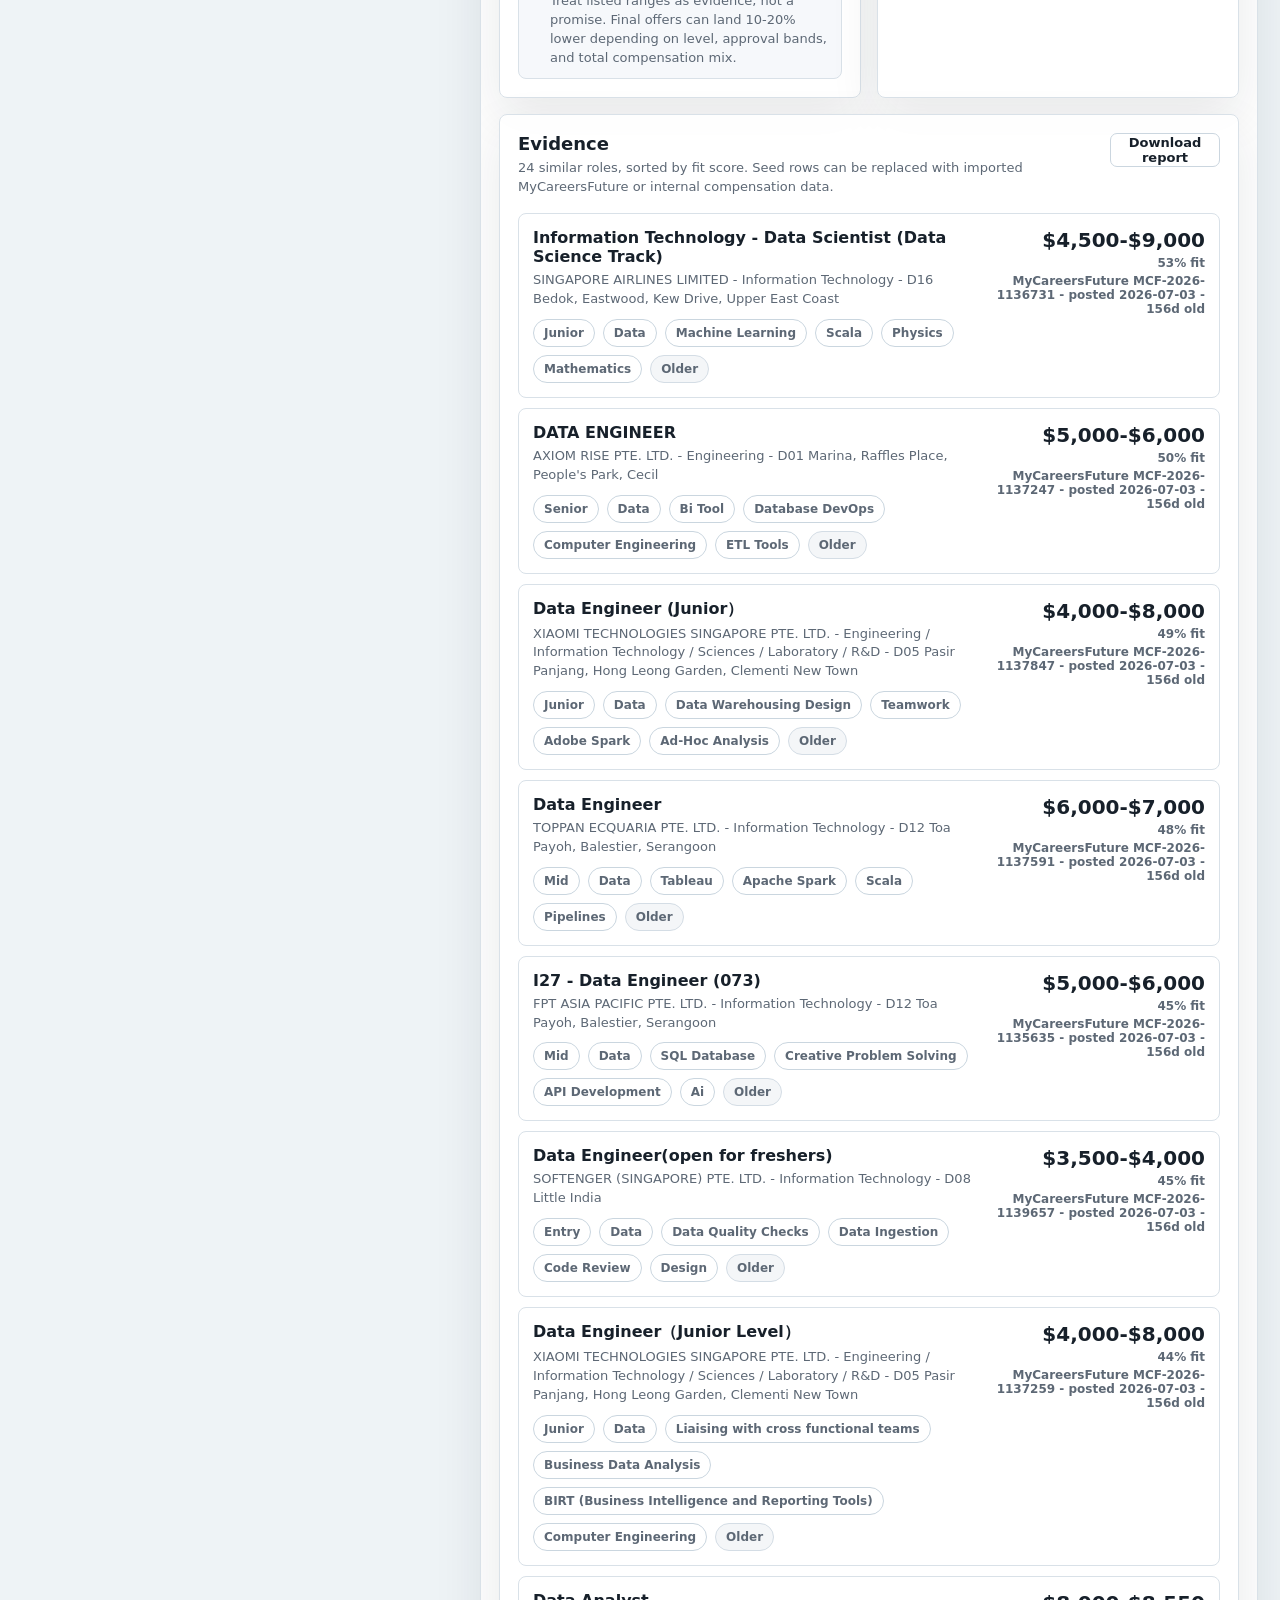
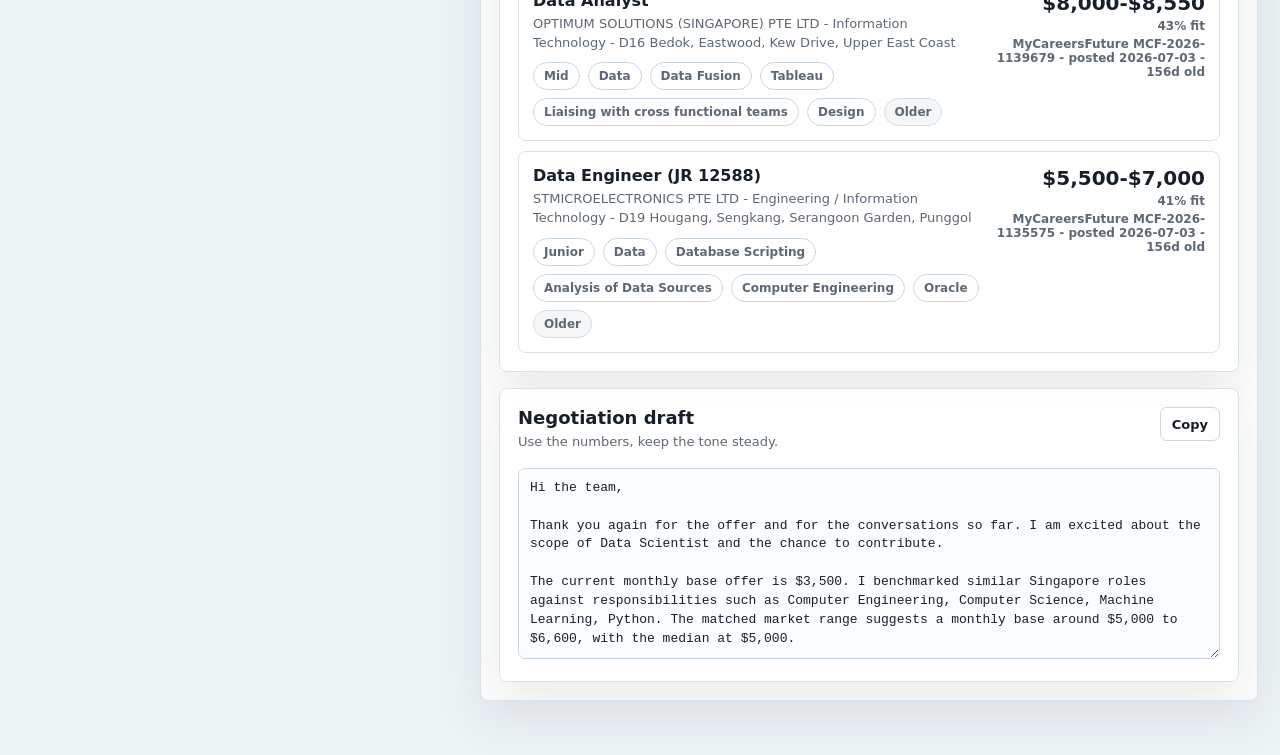
==== commit 5369debe: "Add files via upload" ====
--- a/index.html
+++ b/index.html
@@ -4,7 +4,7 @@
     <meta charset="utf-8" />
     <meta name="viewport" content="width=device-width, initial-scale=1" />
     <title>FairOffer SG</title>
-    <link rel="stylesheet" href="./styles.css?v=20260703e" />
+    <link rel="stylesheet" href="./styles.css?v=20260703f" />
     <script>
       window.FAIROFFER_API_ENDPOINT = "https://fairoffer-mcf-api.mentalboy2000.workers.dev/";
     </script>
@@ -27,6 +27,7 @@
           <button class="tab" data-tab="hot" type="button">Hot Offers</button>
           <button class="tab" data-tab="companies" type="button">Companies</button>
           <button class="tab" data-tab="data" type="button">Data</button>
+          <a class="tab utility-tab" href="./how-it-works.html">How It Works</a>
         </nav>
         <div class="topbar-meta">
           <span id="datasetCount">0 listings</span>
--- a/styles.css
+++ b/styles.css
@@ -147,11 +147,29 @@
   white-space: nowrap;
 }
 
+.tab {
+  display: inline-flex;
+  align-items: center;
+  justify-content: center;
+  text-decoration: none;
+}
+
 .tab.is-active,
 .segmented button.is-active {
   color: var(--ink);
   background: #e7f2f2;
   box-shadow: inset 0 0 0 1px rgba(22, 122, 127, 0.18);
+}
+
+.utility-tab {
+  color: var(--teal-dark);
+  font-weight: 750;
+}
+
+.utility-tab:hover,
+.utility-tab:focus-visible {
+  background: #f3f8f8;
+  outline: none;
 }
 
 .topbar-meta {
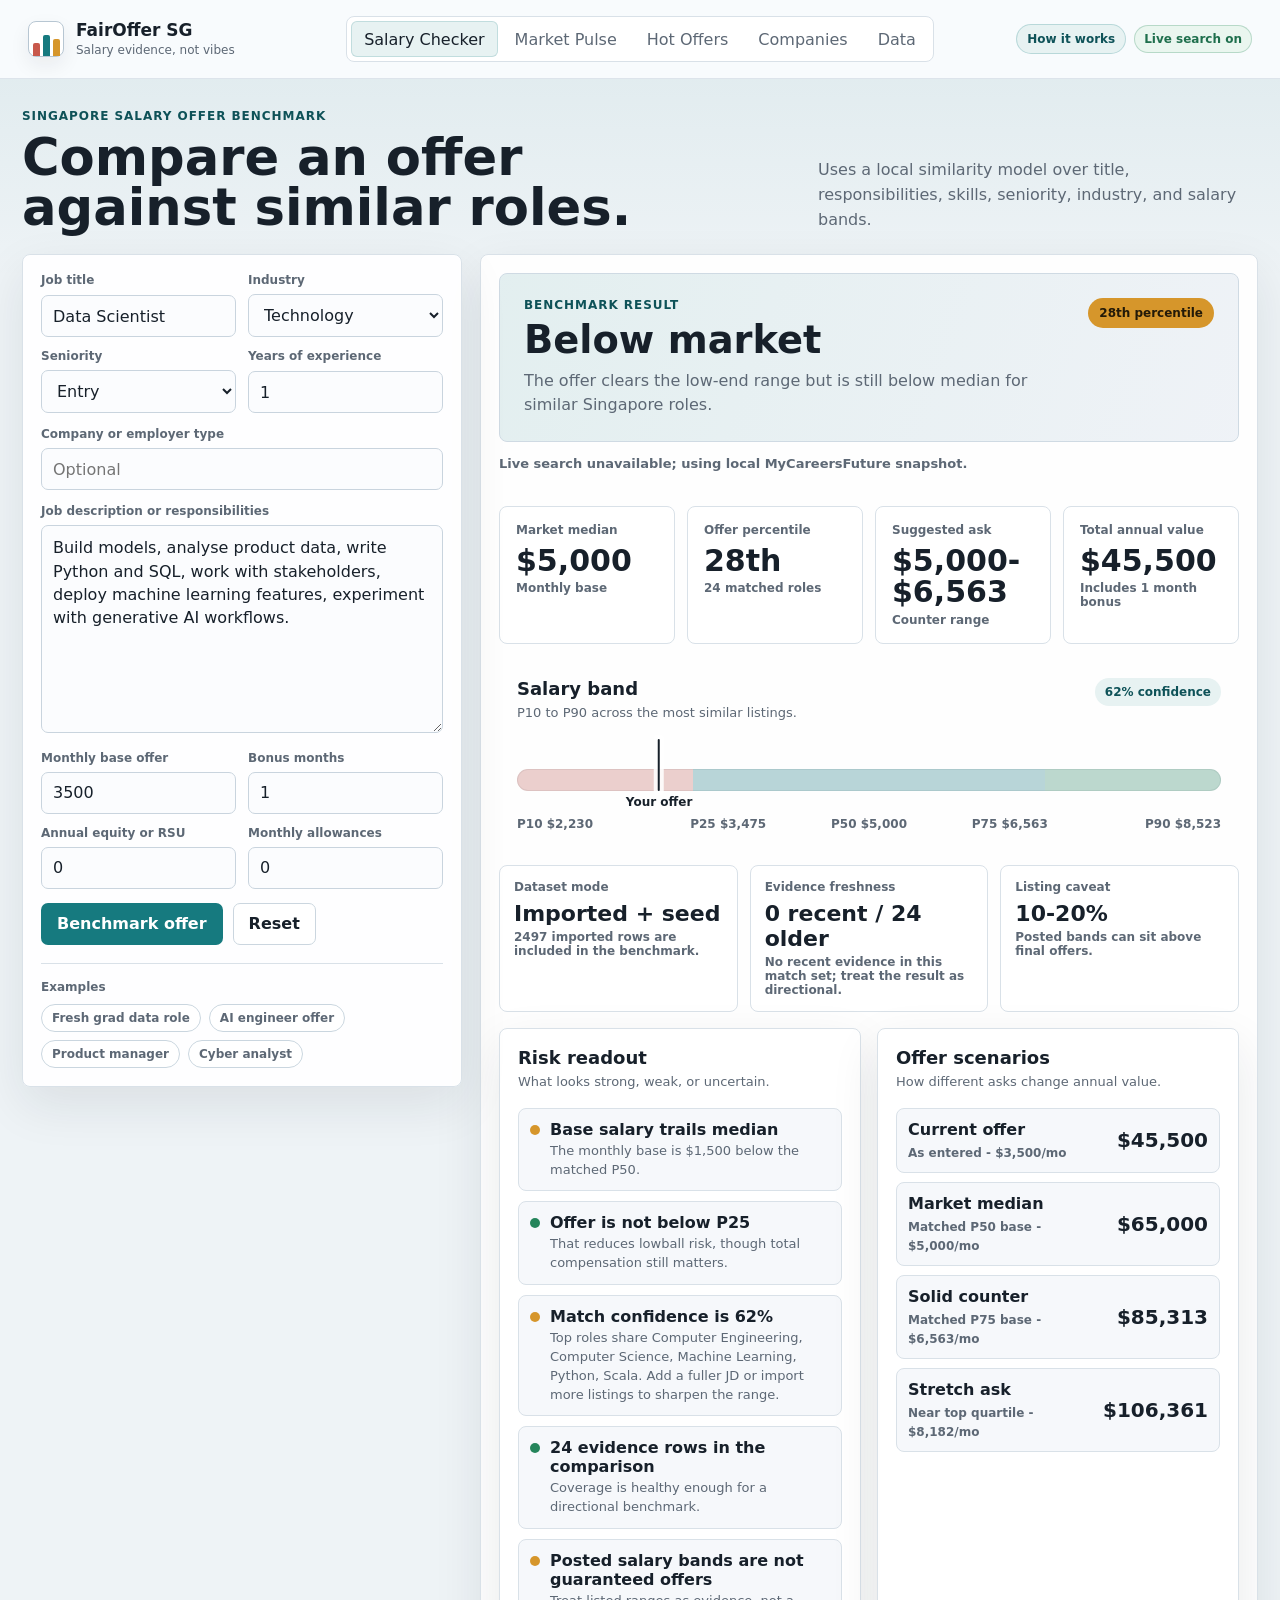
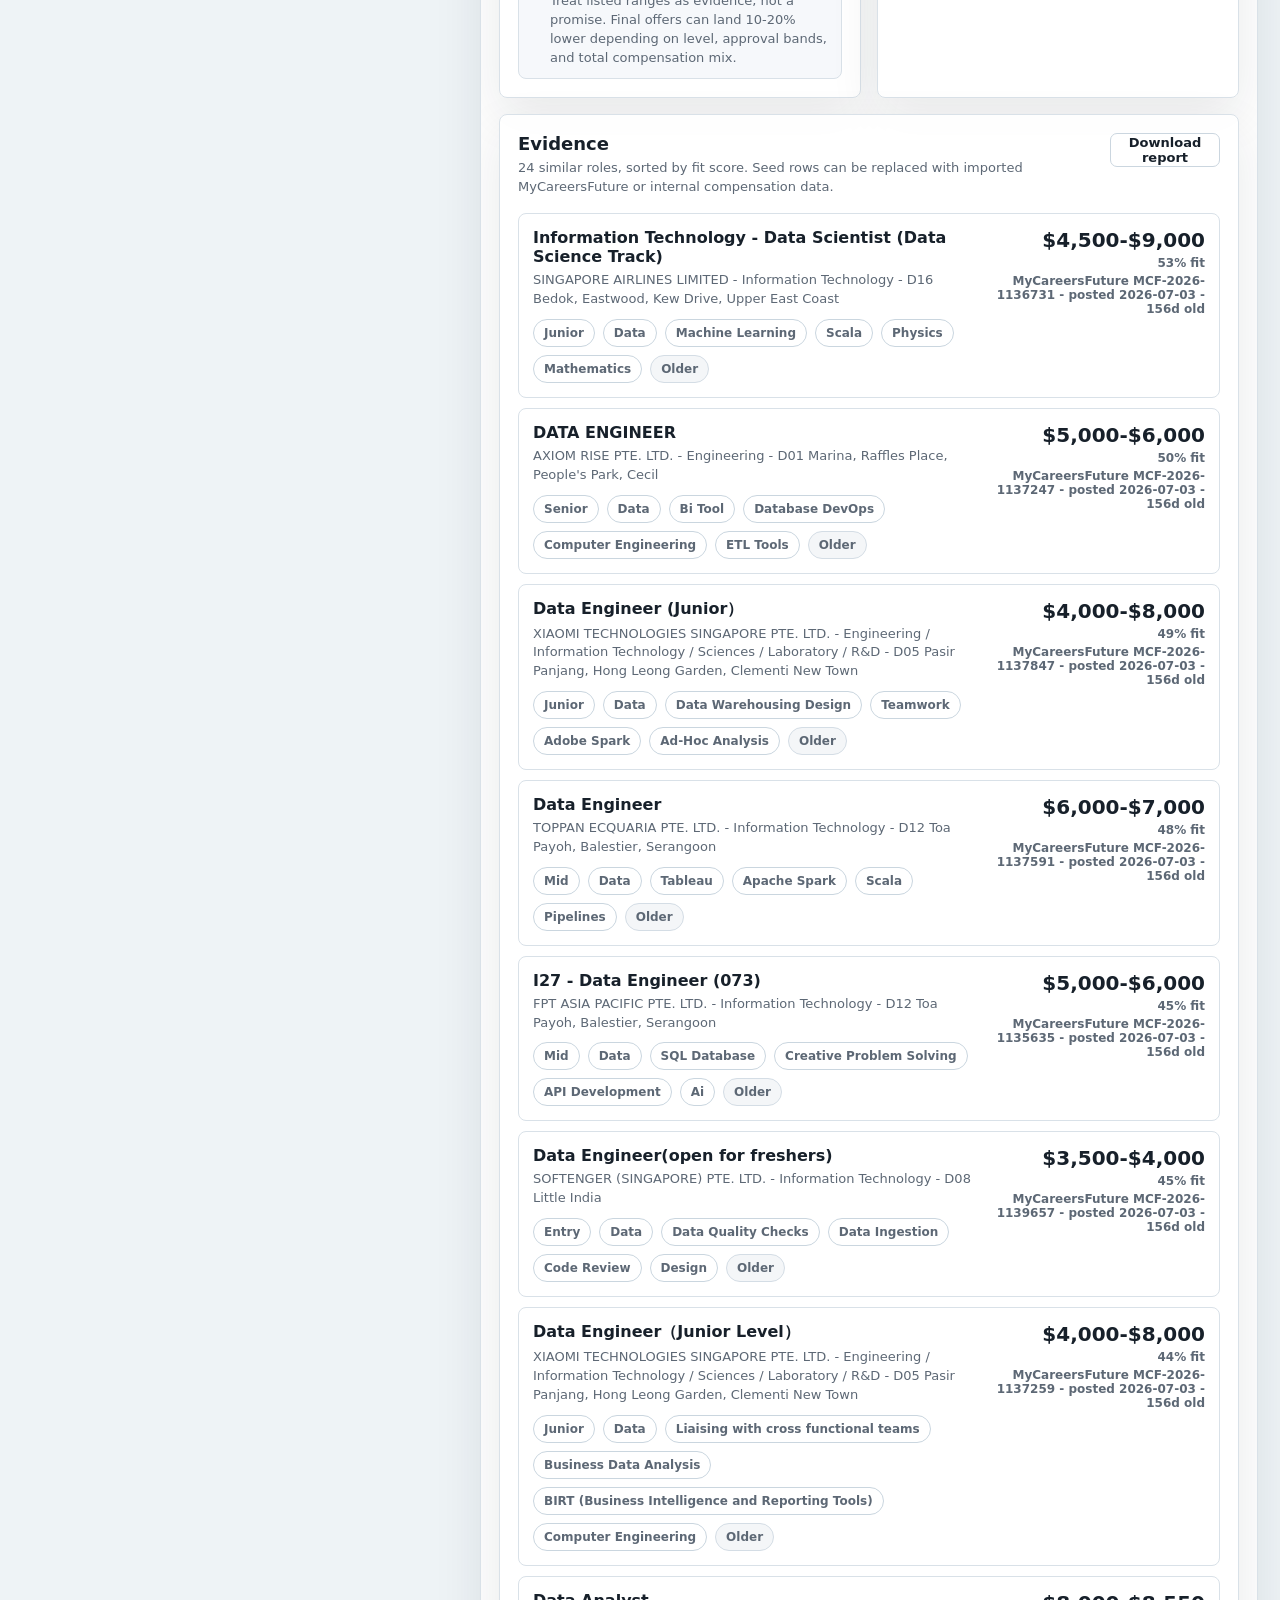
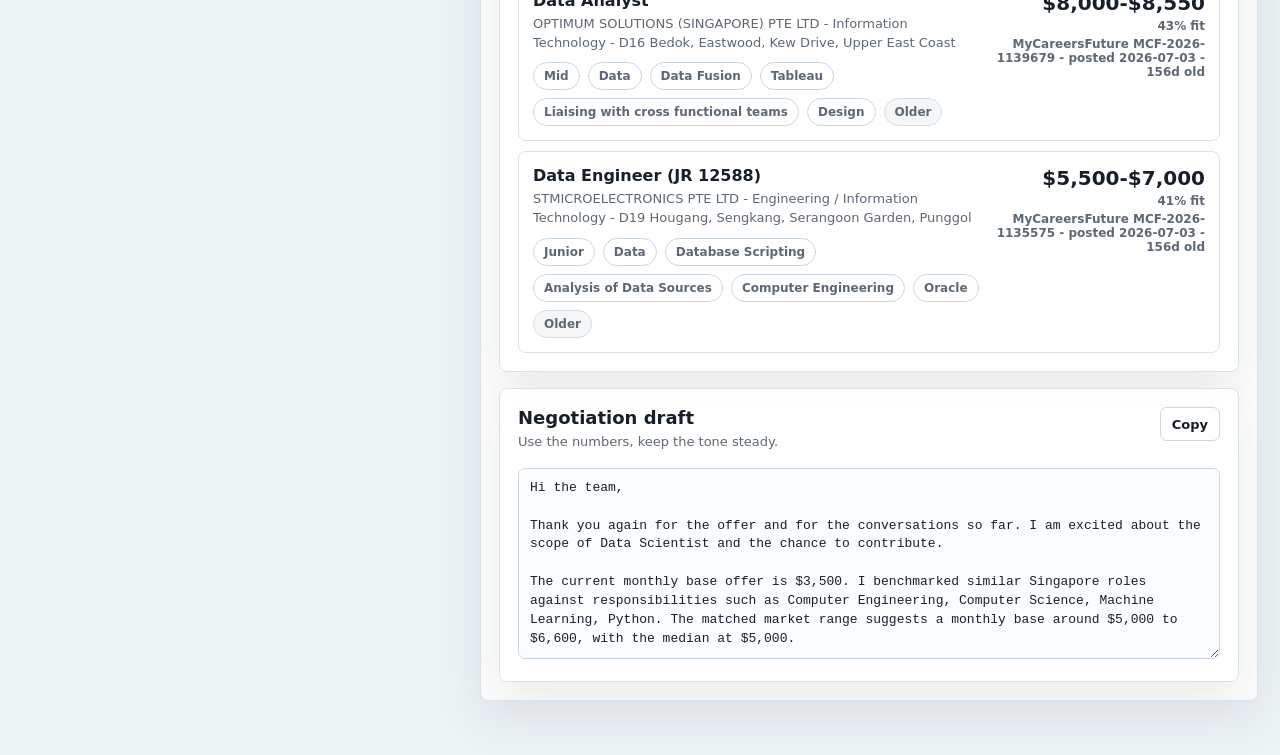
==== commit a7b7adb1: "Add files via upload" ====
--- a/index.html
+++ b/index.html
@@ -4,7 +4,7 @@
     <meta charset="utf-8" />
     <meta name="viewport" content="width=device-width, initial-scale=1" />
     <title>FairOffer SG</title>
-    <link rel="stylesheet" href="./styles.css?v=20260703f" />
+    <link rel="stylesheet" href="./styles.css?v=20260703h" />
     <script>
       window.FAIROFFER_API_ENDPOINT = "https://fairoffer-mcf-api.mentalboy2000.workers.dev/";
     </script>
@@ -27,11 +27,11 @@
           <button class="tab" data-tab="hot" type="button">Hot Offers</button>
           <button class="tab" data-tab="companies" type="button">Companies</button>
           <button class="tab" data-tab="data" type="button">Data</button>
-          <a class="tab utility-tab" href="./how-it-works.html">How It Works</a>
         </nav>
         <div class="topbar-meta">
-          <span id="datasetCount">0 listings</span>
-          <span>Runs locally</span>
+          <a class="topbar-link" href="./how-it-works.html">How it works</a>
+          <span class="topbar-status live">Live search on</span>
+          <span id="datasetCount" hidden>0 fallback rows</span>
         </div>
       </header>
 
--- a/styles.css
+++ b/styles.css
@@ -188,6 +188,33 @@
   background: var(--surface);
 }
 
+.topbar-status.live {
+  border-color: rgba(37, 133, 91, 0.26);
+  color: #1f6f4d;
+  background: #eaf6ef;
+  font-weight: 850;
+}
+
+.topbar-link {
+  display: inline-flex;
+  align-items: center;
+  min-height: 30px;
+  border: 1px solid rgba(22, 122, 127, 0.22);
+  border-radius: 999px;
+  padding: 0 10px;
+  color: var(--teal-dark);
+  background: #e7f2f2;
+  font-weight: 850;
+  text-decoration: none;
+  white-space: nowrap;
+}
+
+.topbar-link:hover,
+.topbar-link:focus-visible {
+  border-color: rgba(22, 122, 127, 0.45);
+  outline: none;
+}
+
 main {
   width: min(1460px, calc(100% - 44px));
   margin: 0 auto;
